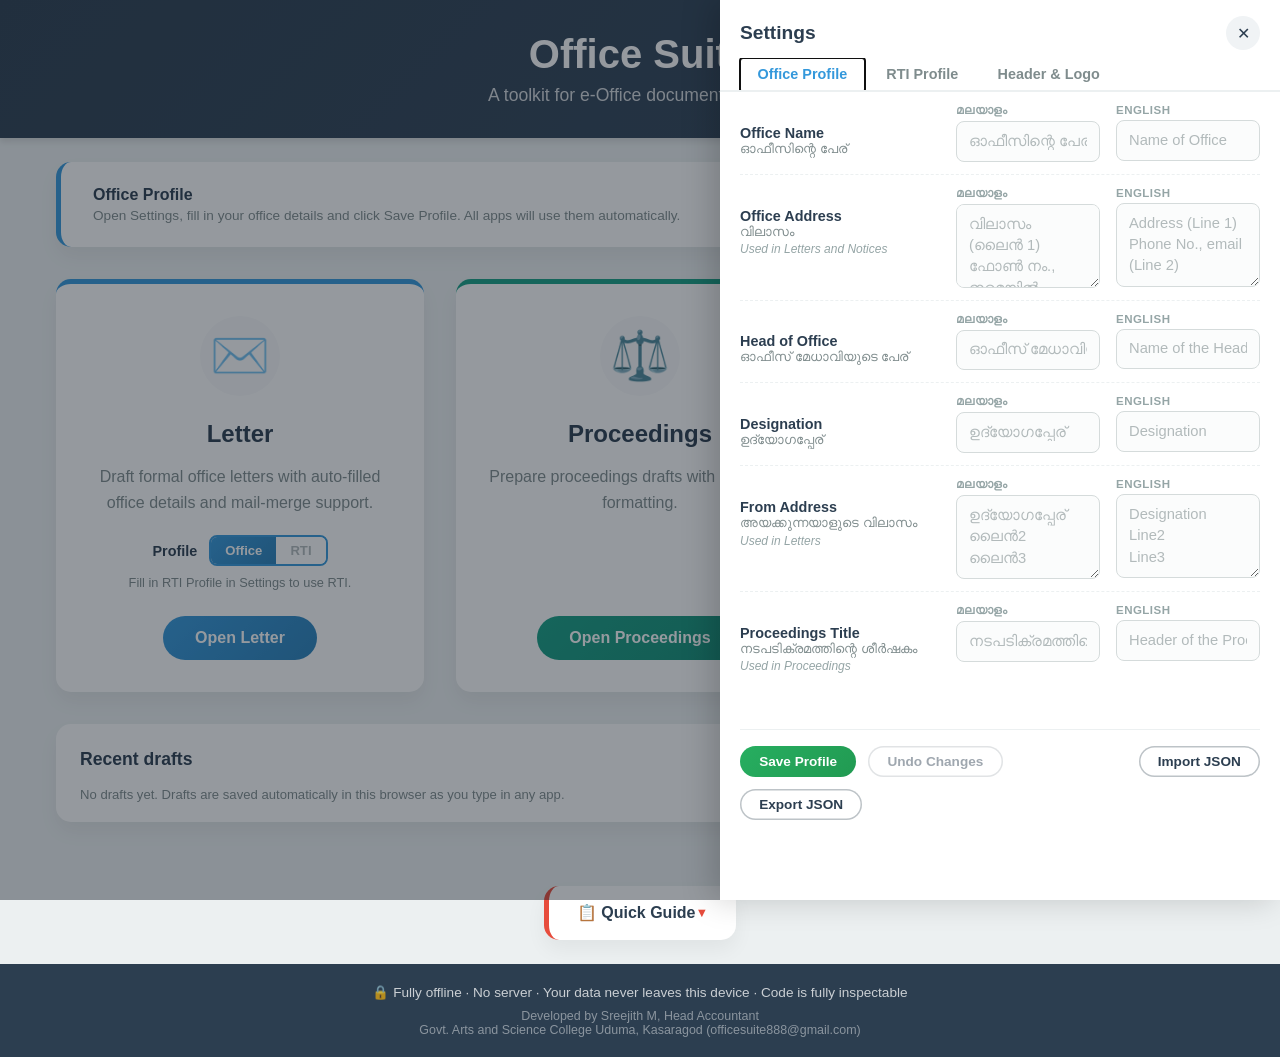
==== index.html @ 25304fa2 "Save drafts in the browser (auto-save, My Drafts, Recent drafts, backup) New common/drafts.js keeps " ====
<!doctype html>
<html lang="en">
  <head>
    <meta charset="UTF-8" />
    <meta name="viewport" content="width=device-width, initial-scale=1.0" />
    <title>Office Suite</title>
    <script src="common/drafts.js"></script>
    <style>
      :root {
        --primary: #2c3e50;
        --secondary: #3498db;
        --accent: #e74c3c;
        --light: #f8f9fa;
        --dark: #34495e;
        --success: #27ae60;
      }

      * {
        margin: 0;
        padding: 0;
        box-sizing: border-box;
        font-family: "Segoe UI", Tahoma, Geneva, Verdana, sans-serif;
      }

      body {
        background-color: #ecf0f1;
        min-height: 100vh;
        display: flex;
        flex-direction: column;
      }

      header {
        background: linear-gradient(
          135deg,
          var(--primary) 0%,
          var(--dark) 100%
        );
        color: white;
        padding: 2rem 0;
        text-align: center;
        box-shadow: 0 4px 6px rgba(0, 0, 0, 0.1);
      }

      header h1 {
        font-size: clamp(1.6rem, 5vw, 2.5rem);
        margin-bottom: 0.5rem;
      }

      header p {
        font-size: clamp(0.9rem, 3vw, 1.1rem);
        opacity: 0.8;
      }

      .container {
        max-width: 1200px;
        margin: 0 auto;
        padding: 2rem 1rem;
        flex: 1;
      }

      .grid {
        display: grid;
        grid-template-columns: repeat(3, 1fr);
        gap: 2rem;
      }

      @media (max-width: 900px) {
        .grid {
          grid-template-columns: repeat(2, 1fr);
        }
      }

      @media (max-width: 560px) {
        .grid {
          grid-template-columns: 1fr;
          gap: 1.25rem;
        }
      }

      .card {
        background: white;
        border-radius: 15px;
        overflow: hidden;
        box-shadow: 0 10px 20px rgba(0, 0, 0, 0.05);
        transition:
          transform 0.3s ease,
          box-shadow 0.3s ease;
        display: flex;
        flex-direction: column;
        border-top: 5px solid var(--secondary);
      }

      .card:hover {
        transform: translateY(-5px);
        box-shadow: 0 15px 30px rgba(0, 0, 0, 0.1);
      }

      .card-body {
        padding: 2rem;
        flex: 1;
        display: flex;
        flex-direction: column;
        align-items: center;
        text-align: center;
      }

      .card-icon {
        font-size: 3rem;
        margin-bottom: 1.5rem;
        background: var(--light);
        width: 80px;
        height: 80px;
        border-radius: 50%;
        display: flex;
        align-items: center;
        justify-content: center;
      }

      .card h2 {
        font-size: 1.5rem;
        margin-bottom: 1rem;
        color: var(--primary);
      }

      .card p {
        color: #7f8c8d;
        margin-bottom: 2rem;
        line-height: 1.6;
      }

      .btn {
        display: inline-block;
        padding: 0.8rem 2rem;
        background: linear-gradient(135deg, var(--secondary) 0%, #2980b9 100%);
        color: white;
        text-decoration: none;
        border-radius: 50px;
        font-weight: 600;
        transition: transform 0.2s;
        margin-top: auto;
      }

      .btn:hover {
        transform: scale(1.05);
      }

      .offline-badge {
        background: var(--success);
        color: white;
        padding: 0.25rem 0.8rem;
        border-radius: 20px;
        font-size: 0.8rem;
        display: inline-flex;
        align-items: center;
        gap: 0.5rem;
      }

      .offline-badge::before {
        content: "";
        width: 8px;
        height: 8px;
        background: white;
        border-radius: 50%;
      }

      .profile-section {
        width: 100%;
        max-width: 1200px;
        margin: 1.5rem auto 0 auto;
        padding: 0 1rem;
      }

      .profile-card {
        background: white;
        border-radius: 15px;
        padding: 1.5rem 2rem;
        box-shadow: 0 10px 20px rgba(0, 0, 0, 0.05);
        border-left: 5px solid var(--secondary);
      }

      .profile-card.loaded {
        border-left-color: var(--success);
      }

      .profile-toggle {
        display: flex;
        align-items: center;
        justify-content: space-between;
        gap: 1rem;
        width: 100%;
        padding: 0;
        background: none;
        border: none;
        cursor: pointer;
        text-align: left;
      }

      .profile-toggle:hover .profile-title {
        color: var(--secondary);
      }

      .profile-head-right {
        display: flex;
        align-items: center;
        gap: 0.75rem;
        flex-shrink: 0;
      }

      .profile-title {
        display: block;
        font-size: 1rem;
        font-weight: 700;
        color: var(--primary);
        margin-bottom: 0.25rem;
      }

      .profile-subtitle {
        display: block;
        font-size: 0.85rem;
        color: #7f8c8d;
      }

      /* Office Profile form */
      .profile-form {
        margin-top: 1.25rem;
        padding-top: 0.5rem;
        border-top: 1px solid #ecf0f1;
      }

      .profile-form[hidden] {
        display: none;
      }

      .pf-tabs {
        display: flex;
        gap: 0.25rem;
        margin-top: 0.75rem;
        border-bottom: 2px solid #ecf0f1;
      }

      .pf-tab {
        display: inline-flex;
        align-items: center;
        gap: 0.4rem;
        padding: 0.5rem 1.1rem;
        margin-bottom: -2px;
        border: none;
        border-bottom: 2px solid transparent;
        background: none;
        color: #7f8c8d;
        font-size: 0.9rem;
        font-weight: 600;
        cursor: pointer;
      }

      .pf-tab:hover {
        color: var(--primary);
      }

      .pf-tab.active {
        color: var(--secondary);
        border-bottom-color: var(--secondary);
      }

      .pf-tab-dot {
        width: 7px;
        height: 7px;
        border-radius: 50%;
        background: var(--success);
      }

      .pf-tab-dot[hidden] {
        display: none;
      }

      .pf-note {
        margin: 0.9rem 0 0.25rem;
        padding: 0.6rem 0.85rem;
        border-radius: 8px;
        background: #f4f8fb;
        color: #5d6d7e;
        font-size: 0.83rem;
        line-height: 1.5;
      }

      .draft-as {
        display: flex;
        flex-wrap: wrap;
        align-items: center;
        justify-content: center;
        gap: 0.5rem 0.75rem;
        margin: -0.75rem 0 1.5rem;
      }

      .draft-as-label {
        font-size: 0.9rem;
        font-weight: 600;
        color: var(--primary);
      }

      .draft-as .idx-mode-btn {
        padding: 6px 14px;
      }

      .draft-as .idx-mode-btn:disabled {
        color: #b2babb;
        cursor: not-allowed;
      }

      .draft-as-note {
        flex-basis: 100%;
        font-size: 0.8rem;
        line-height: 1.4;
        color: #7f8c8d;
      }

      .draft-as-note:empty {
        display: none;
      }

      .draft-as-note.rti {
        color: #d35400;
        font-weight: 600;
      }

      .pf-row {
        display: grid;
        grid-template-columns: 200px 1fr 1fr;
        gap: 0.5rem 1rem;
        align-items: start;
        padding: 0.75rem 0;
      }

      .pf-row + .pf-row {
        border-top: 1px dashed #ecf0f1;
      }

      .pf-label {
        font-weight: 600;
        font-size: 0.9rem;
        color: var(--primary);
        padding-top: 1.3rem;
      }

      .pf-label small {
        display: block;
        font-weight: 400;
        font-size: 0.82rem;
        color: #7f8c8d;
      }

      .pf-hint {
        display: block;
        font-weight: 400;
        font-size: 0.75rem;
        color: #95a5a6;
        font-style: italic;
        margin-top: 0.15rem;
      }

      .pf-field {
        display: flex;
        flex-direction: column;
        gap: 0.25rem;
        min-width: 0;
      }

      .pf-lang {
        font-size: 0.72rem;
        font-weight: 600;
        letter-spacing: 0.04em;
        text-transform: uppercase;
        color: #95a5a6;
      }

      .pf-field input,
      .pf-field textarea {
        width: 100%;
        padding: 0.55rem 0.75rem;
        border: 1.5px solid #d5dbdb;
        border-radius: 8px;
        background: #fbfcfc;
        color: var(--primary);
        font-size: 0.92rem;
        line-height: 1.45;
        transition:
          border-color 0.2s,
          box-shadow 0.2s;
      }

      .pf-field textarea {
        resize: vertical;
      }

      .pf-field input::placeholder,
      .pf-field textarea::placeholder {
        color: #b2babb;
      }

      .pf-field input:focus,
      .pf-field textarea:focus {
        outline: none;
        border-color: var(--secondary);
        background: white;
        box-shadow: 0 0 0 3px rgba(52, 152, 219, 0.15);
      }

      .pf-field.invalid input {
        border-color: var(--accent);
      }

      .pf-actions {
        display: flex;
        flex-wrap: wrap;
        align-items: center;
        gap: 0.75rem;
        margin-top: 1rem;
        padding-top: 1rem;
        border-top: 1px solid #ecf0f1;
      }

      .pf-spacer {
        flex: 1;
      }

      .pf-status {
        min-height: 1.2em;
        margin-top: 0.75rem;
        font-size: 0.85rem;
        font-weight: 600;
      }

      .pf-status.dirty {
        color: #d35400;
      }

      .pf-status.ok {
        color: var(--success);
      }

      .pf-status.error {
        color: var(--accent);
      }

      .btn-outline {
        background: white;
        color: var(--primary);
        box-shadow: inset 0 0 0 1.5px #bdc3c7;
      }

      .btn-sm:disabled {
        opacity: 0.45;
        cursor: not-allowed;
        transform: none;
      }

      @media (max-width: 760px) {
        .pf-row {
          grid-template-columns: 1fr 1fr;
        }
        .pf-label {
          grid-column: 1 / -1;
          padding-top: 0;
        }
      }

      @media (max-width: 560px) {
        .profile-toggle {
          flex-wrap: wrap;
        }
        .pf-row {
          grid-template-columns: 1fr;
        }
        .pf-actions .btn-sm {
          flex: 1 1 calc(50% - 0.375rem);
          text-align: center;
        }
        .pf-spacer {
          display: none;
        }
        header {
          padding: 1.25rem 1rem;
        }
        .profile-section,
        .manual-section {
          padding: 0 0.75rem;
        }
        .profile-card {
          padding: 1rem;
        }
      }

      .btn-sm {
        padding: 0.5rem 1.2rem;
        font-size: 0.85rem;
        border: none;
        border-radius: 50px;
        cursor: pointer;
        font-weight: 600;
        transition: transform 0.2s;
        text-decoration: none;
        display: inline-block;
      }

      .btn-sm:hover {
        transform: scale(1.05);
      }

      .btn-upload {
        background: linear-gradient(135deg, var(--secondary) 0%, #2980b9 100%);
        color: white;
      }

      .btn-sample {
        background: linear-gradient(135deg, var(--success) 0%, #219a52 100%);
        color: white;
      }

      .btn-clear {
        background: linear-gradient(135deg, #e74c3c 0%, #c0392b 100%);
        color: white;
      }

      .profile-badge {
        display: inline-flex;
        align-items: center;
        gap: 0.4rem;
        font-size: 0.8rem;
        padding: 0.2rem 0.7rem;
        border-radius: 20px;
        font-weight: 600;
      }

      .profile-badge.active {
        background: #d5f5e3;
        color: #1e8449;
      }

      .profile-badge.inactive {
        background: #fde8e8;
        color: #c0392b;
      }

      .idx-pos-btn {
        padding: 4px 12px;
        border: none;
        cursor: pointer;
        font-size: 0.82rem;
        font-weight: 600;
        background: white;
        color: var(--primary);
        transition: all 0.2s;
      }
      .idx-pos-btn.active {
        background: linear-gradient(135deg, var(--secondary), #2980b9);
        color: white;
      }
      .idx-mode-group {
        display: flex;
        border: 2px solid var(--secondary);
        border-radius: 8px;
        overflow: hidden;
      }
      .idx-mode-btn {
        padding: 4px 12px;
        border: none;
        cursor: pointer;
        font-size: 0.82rem;
        font-weight: 600;
        background: white;
        color: var(--primary);
        transition: all 0.2s;
      }
      .idx-mode-btn.active {
        background: linear-gradient(135deg, var(--secondary), #2980b9);
        color: white;
      }

      /* Feedback */
      .manual-section {
        max-width: 1200px;
        margin: 0 auto 2rem auto;
        padding: 0 1rem;
        text-align: center;
      }
      .manual-link {
        display: inline-flex;
        align-items: center;
        gap: 0.5rem;
        padding: 0.7rem 2rem;
        background: linear-gradient(
          135deg,
          var(--primary) 0%,
          var(--dark) 100%
        );
        color: white;
        text-decoration: none;
        border-radius: 50px;
        font-size: 0.95rem;
        font-weight: 600;
        transition:
          opacity 0.2s,
          transform 0.2s;
      }
      .manual-link:hover {
        opacity: 0.88;
        transform: scale(1.03);
      }
      .feedback-link {
        background: linear-gradient(135deg, #27ae60 0%, #1e8449 100%);
      }

      @media (max-width: 560px) {
        .manual-section {
          display: flex;
          flex-direction: column;
          align-items: center;
          gap: 0.75rem;
        }
        .manual-link {
          width: 100%;
          max-width: 320px;
          justify-content: center;
        }
        .feedback-link {
          margin-left: 0;
        }
      }

      /* Quick Guide */
      .guide-section {
        max-width: 1200px;
        margin: 0 auto 1.5rem auto;
        padding: 0 1rem;
      }
      .guide-card {
        background: white;
        border-radius: 15px;
        box-shadow: 0 10px 20px rgba(0, 0, 0, 0.05);
        border-left: 5px solid var(--accent);
        overflow: hidden;
      }
      .guide-toggle {
        display: flex;
        align-items: center;
        justify-content: space-between;
        width: 100%;
        padding: 1.1rem 1.75rem;
        background: none;
        border: none;
        cursor: pointer;
        text-align: left;
        user-select: none;
      }
      .guide-toggle:hover strong {
        color: var(--accent);
      }
      .guide-chevron {
        font-size: 0.8rem;
        color: var(--accent);
        transition: transform 0.2s;
        display: inline-block;
        font-style: normal;
        flex-shrink: 0;
      }
      .guide-chevron.open {
        transform: rotate(180deg);
      }
      .guide-body {
        padding: 0 1.75rem 1.5rem;
        display: none;
      }
      .guide-body ol {
        padding-left: 1.25rem;
        color: #4a4a4a;
        line-height: 1.8;
        font-size: 0.92rem;
      }
      .guide-body ol li {
        margin-bottom: 0.9rem;
      }
      .guide-body ol li strong {
        color: var(--primary);
      }
      .guide-body code {
        background: #f0f0f0;
        padding: 1px 5px;
        border-radius: 4px;
        font-size: 0.88em;
      }

      /* Footer */
      footer {
        background: var(--primary);
        color: rgba(255, 255, 255, 0.75);
        font-size: 0.85rem;
        padding: 1.25rem 1rem;
        text-align: center;
        margin-top: auto;
      }
      footer strong {
        color: white;
      }
      footer .footer-version {
        display: inline-block;
        margin-top: 0.35rem;
        font-size: 0.75rem;
        opacity: 0.5;
        letter-spacing: 0.04em;
      }


      /* ── Recent drafts ── */
      .recent-drafts {
        margin-top: 2rem;
        background: white;
        border-radius: 15px;
        padding: 1.25rem 1.5rem;
        box-shadow: 0 10px 20px rgba(0, 0, 0, 0.05);
      }

      .rd-head {
        display: flex;
        flex-wrap: wrap;
        align-items: center;
        justify-content: space-between;
        gap: 0.75rem;
        margin-bottom: 0.75rem;
      }

      .rd-head h2 {
        font-size: 1.1rem;
        color: var(--primary);
      }

      .rd-tools {
        display: flex;
        flex-wrap: wrap;
        gap: 0.5rem;
      }

      .rd-list {
        list-style: none;
      }

      .rd-item {
        display: flex;
        align-items: center;
        gap: 0.75rem;
        padding: 0.65rem 0.25rem;
        border-top: 1px solid #ecf0f1;
      }

      .rd-icon {
        font-size: 1.3rem;
        width: 2rem;
        text-align: center;
      }

      .rd-info {
        flex: 1;
        min-width: 0;
      }

      .rd-info strong {
        display: block;
        color: var(--primary);
        font-size: 0.95rem;
        overflow: hidden;
        text-overflow: ellipsis;
        white-space: nowrap;
      }

      .rd-info small {
        color: #7f8c8d;
        font-size: 0.8rem;
      }

      .rd-note {
        margin-top: 0.5rem;
        font-size: 0.82rem;
        color: #7f8c8d;
      }

      .rd-note.error {
        color: var(--accent);
        font-weight: 600;
      }

      .rd-note.ok {
        color: var(--success);
        font-weight: 600;
      }

      /* ── Settings panel (slides in from the right) ── */
      header {
        position: relative;
      }

      .settings-open-btn {
        position: absolute;
        top: 1rem;
        right: 1rem;
        display: inline-flex;
        align-items: center;
        gap: 0.4rem;
        padding: 0.5rem 1rem;
        border: 1.5px solid rgba(255, 255, 255, 0.55);
        border-radius: 50px;
        background: rgba(255, 255, 255, 0.12);
        color: white;
        font-size: 0.9rem;
        font-weight: 600;
        cursor: pointer;
      }

      .settings-open-btn:hover,
      .settings-open-btn:focus-visible {
        background: rgba(255, 255, 255, 0.25);
      }

      .settings-alert {
        width: 9px;
        height: 9px;
        border-radius: 50%;
        background: var(--accent);
        box-shadow: 0 0 0 2px white;
      }

      .settings-alert[hidden] {
        display: none;
      }

      .profile-edit {
        font-size: 0.85rem;
        font-weight: 600;
        color: var(--secondary);
        white-space: nowrap;
      }

      .settings-backdrop {
        position: fixed;
        inset: 0;
        background: rgba(20, 30, 40, 0.45);
        z-index: 900;
        opacity: 0;
        transition: opacity 0.2s;
      }

      .settings-panel {
        position: fixed;
        top: 0;
        right: 0;
        bottom: 0;
        width: min(560px, 100vw);
        background: white;
        z-index: 901;
        display: flex;
        flex-direction: column;
        box-shadow: -8px 0 30px rgba(0, 0, 0, 0.18);
        transform: translateX(100%);
        transition: transform 0.25s ease;
      }

      .settings-backdrop[hidden],
      .settings-panel[hidden] {
        display: none;
      }

      body.settings-open {
        overflow: hidden;
      }

      body.settings-open .settings-backdrop {
        opacity: 1;
      }

      body.settings-open .settings-panel {
        transform: none;
      }

      .sp-head {
        display: flex;
        align-items: center;
        justify-content: space-between;
        padding: 1rem 1.25rem 0.5rem;
      }

      .sp-head h2 {
        font-size: 1.2rem;
        color: var(--primary);
      }

      .sp-close {
        width: 34px;
        height: 34px;
        border: none;
        border-radius: 50%;
        background: #f0f3f5;
        color: var(--primary);
        font-size: 1rem;
        cursor: pointer;
      }

      .sp-close:hover {
        background: #e1e7eb;
      }

      .sp-tabs {
        margin: 0;
        padding: 0 1.25rem;
        overflow-x: auto;
      }

      .sp-tabs .pf-tab {
        white-space: nowrap;
      }

      .sp-body {
        flex: 1;
        overflow-y: auto;
        padding: 0 1.25rem;
      }

      .settings-panel .profile-form {
        margin-top: 0;
        padding-top: 0;
        border-top: none;
      }

      /* Save / Undo / Import / Export stay visible at the bottom */
      .settings-panel .pf-actions {
        position: sticky;
        bottom: 0;
        background: white;
        padding-bottom: 1rem;
      }

      #panel_header {
        padding-bottom: 1.5rem;
      }

      #panel_header[hidden] {
        display: none;
      }

      #headerSettingsBody {
        margin-top: 1rem;
      }

      @media (max-width: 560px) {
        .settings-open-btn {
          position: static;
          margin-top: 0.75rem;
        }
        .sp-head,
        .sp-tabs,
        .sp-body {
          padding-left: 0.85rem;
          padding-right: 0.85rem;
        }
      }
    </style>
  </head>

  <body>
    <header>
      <h1>Office Suite</h1>
      <p>A toolkit for e-Office document drafting.</p>
      <button
        type="button"
        class="settings-open-btn"
        id="settingsOpenBtn"
        onclick="openSettings()"
        aria-haspopup="dialog"
        aria-controls="settingsPanel"
      >
        <span aria-hidden="true">⚙</span> Settings
        <span
          class="settings-alert"
          id="settingsAlert"
          title="Office profile not set up yet"
          hidden
        ></span>
      </button>
    </header>

    <!-- Office profile summary (click to open Settings) -->
    <div class="profile-section">
      <div class="profile-card" id="profileCard">
        <button
          type="button"
          class="profile-toggle"
          id="profileToggle"
          onclick="toggleProfileForm()"
          aria-controls="settingsPanel"
        >
          <span class="profile-info">
            <span class="profile-title" id="profileTitle">Office Profile</span>
            <span class="profile-subtitle" id="profileSubtitle"></span>
          </span>
          <span class="profile-head-right">
            <span class="profile-badge inactive" id="profileBadge"
              >Not configured</span
            >
            <span class="profile-edit">Edit ›</span>
          </span>
        </button>
      </div>
    </div>

    <!-- Settings panel: Office Profile, RTI Profile, Header & Logo -->
    <div
      class="settings-backdrop"
      id="settingsBackdrop"
      onclick="closeSettings()"
      hidden
    ></div>
    <aside
      class="settings-panel"
      id="settingsPanel"
      role="dialog"
      aria-modal="true"
      aria-labelledby="settingsTitle"
      hidden
    >
      <div class="sp-head">
        <h2 id="settingsTitle">Settings</h2>
        <button
          type="button"
          class="sp-close"
          onclick="closeSettings()"
          aria-label="Close settings"
        >
          ✕
        </button>
      </div>
      <div class="pf-tabs sp-tabs" role="tablist" aria-label="Settings">
        <button
          type="button"
          role="tab"
          class="pf-tab active"
          id="tab_office"
          aria-selected="true"
          aria-controls="panel_office"
          onclick="showSettingsTab('office')"
          onkeydown="onProfileTabKey(event)"
        >
          Office Profile
        </button>
        <button
          type="button"
          role="tab"
          class="pf-tab"
          id="tab_rti"
          aria-selected="false"
          aria-controls="panel_rti"
          tabindex="-1"
          onclick="showSettingsTab('rti')"
          onkeydown="onProfileTabKey(event)"
        >
          RTI Profile
          <span class="pf-tab-dot" id="rtiDot" title="Saved" hidden></span>
        </button>
        <button
          type="button"
          role="tab"
          class="pf-tab"
          id="tab_header"
          aria-selected="false"
          aria-controls="panel_header"
          tabindex="-1"
          onclick="showSettingsTab('header')"
          onkeydown="onProfileTabKey(event)"
        >
          Header &amp; Logo
        </button>
      </div>
      <div class="sp-body">
        <form
          id="profileForm"
          class="profile-form"
          onsubmit="saveProfile(event)"
          novalidate
        >
          <div role="tabpanel" id="panel_office" aria-labelledby="tab_office">
            <div id="profileFields"></div>
          </div>
          <div
            role="tabpanel"
            id="panel_rti"
            aria-labelledby="tab_rti"
            hidden
          >
            <p class="pf-note">
              Used only in the <strong>Letter</strong> app, for RTI replies.
              Head of Office, Designation and From Address replace the Office
              values (an empty field keeps the Office value); office name and
              address come from the Office Profile tab. The Appellate Authority is
              printed in every RTI reply. Choose <strong>RTI</strong> on the
              Letter card to use it.
            </p>
            <div id="rtiFields"></div>
          </div>
          <div class="pf-status" id="profileStatus" role="status"></div>
          <div class="pf-actions">
            <button type="submit" class="btn-sm btn-sample">
              Save Profile
            </button>
            <button
              type="button"
              class="btn-sm btn-outline"
              id="resetBtn"
              onclick="resetProfileForm()"
              disabled
            >
              Undo Changes
            </button>
            <button
              type="button"
              class="btn-sm btn-clear"
              id="clearBtn"
              onclick="clearProfile()"
              style="display: none"
            >
              Clear Profile
            </button>
            <span class="pf-spacer"></span>
            <input
              type="file"
              id="profileUpload"
              accept=".json,application/json"
              style="display: none"
            />
            <button
              type="button"
              class="btn-sm btn-outline"
              onclick="document.getElementById('profileUpload').click()"
              title="Load details from a profile file saved earlier"
            >
              Import JSON
            </button>
            <button
              type="button"
              class="btn-sm btn-outline"
              onclick="exportProfile()"
              title="Save these details as a file, to use on another computer"
            >
              Export JSON
            </button>
          </div>
        </form>
        <div
          role="tabpanel"
          id="panel_header"
          aria-labelledby="tab_header"
          hidden
        >
          <p class="pf-note">
            Saved in this browser and used by all three apps. Choose per app
            whether drafts show no header, the logo, or the full header image.
          </p>
        <div id="headerSettingsBody">
          <!-- Image uploads -->
          <div style="margin-bottom: 1rem">
            <div
              style="
                display: flex;
                align-items: center;
                gap: 8px;
                flex-wrap: wrap;
                margin-bottom: 8px;
              "
            >
              <input
                type="file"
                id="idxLogoUpload"
                accept="image/*"
                style="display: none"
                onchange="idxHandleLogoUpload(event)"
              />
              <button
                class="btn-sm btn-upload"
                onclick="document.getElementById('idxLogoUpload').click()"
              >
                🖼 Logo
              </button>
              <div
                style="
                  display: flex;
                  border: 2px solid var(--secondary);
                  border-radius: 8px;
                  overflow: hidden;
                  flex-shrink: 0;
                "
              >
                <button
                  id="idxLogoPosCenter"
                  class="idx-pos-btn active"
                  onclick="idxSetLogoPos('center')"
                >
                  Top
                </button>
                <button
                  id="idxLogoPosLeft"
                  class="idx-pos-btn"
                  onclick="idxSetLogoPos('left')"
                >
                  Left
                </button>
              </div>
              <span id="idxLogoThumb"></span>
              <span
                id="idxLogoSizeRow"
                style="display: none; align-items: center; gap: 4px"
              >
                <input
                  type="range"
                  id="idxLogoSizeSlider"
                  min="30"
                  max="250"
                  value="115"
                  style="width: 90px; cursor: pointer"
                  oninput="idxSetLogoSize(this.value)"
                />
                <span
                  id="idxLogoSizeLabel"
                  style="font-size: 0.8rem; color: #555; min-width: 32px"
                  >115px</span
                >
              </span>
              <button
                id="idxLogoClearBtn"
                class="btn-sm btn-clear"
                onclick="idxClearLogo()"
                style="display: none"
              >
                ✕ Remove
              </button>
            </div>
            <div
              style="
                display: flex;
                align-items: center;
                gap: 8px;
                margin: 6px 0;
              "
            >
              <hr
                style="flex: 1; border: none; border-top: 1px solid #e0e0e0"
              />
              <span style="font-size: 0.75rem; color: #aaa; white-space: nowrap"
                >or full header image (replaces text header)</span
              >
              <hr
                style="flex: 1; border: none; border-top: 1px solid #e0e0e0"
              />
            </div>
            <div
              style="
                display: flex;
                align-items: center;
                gap: 8px;
                flex-wrap: wrap;
              "
            >
              <input
                type="file"
                id="idxHeaderUpload"
                accept="image/*"
                style="display: none"
                onchange="idxHandleHeaderUpload(event)"
              />
              <button
                class="btn-sm btn-upload"
                onclick="document.getElementById('idxHeaderUpload').click()"
              >
                🖼 Header Image
              </button>
              <span id="idxHeaderThumb"></span>
              <button
                id="idxHeaderClearBtn"
                class="btn-sm btn-clear"
                onclick="idxClearHeader()"
                style="display: none"
              >
                ✕ Remove
              </button>
            </div>
          </div>
          <!-- Per-app display mode -->
          <div style="border-top: 1px solid #e8e8e8; padding-top: 1rem">
            <div
              style="
                font-size: 0.85rem;
                font-weight: 600;
                color: var(--primary);
                margin-bottom: 0.75rem;
              "
            >
              Header display per app:
            </div>
            <div
              style="
                display: flex;
                align-items: center;
                gap: 10px;
                margin-bottom: 8px;
                flex-wrap: wrap;
              "
            >
              <span style="min-width: 130px; font-size: 0.85rem; color: #555"
                >✉️ Letter</span
              >
              <div class="idx-mode-group" data-app="letter">
                <button
                  class="idx-mode-btn"
                  data-val="none"
                  onclick="idxSetMode('letter', 'none')"
                >
                  No Header
                </button>
                <button
                  class="idx-mode-btn"
                  data-val="logo"
                  onclick="idxSetMode('letter', 'logo')"
                >
                  Logo
                </button>
                <button
                  class="idx-mode-btn"
                  data-val="header"
                  onclick="idxSetMode('letter', 'header')"
                >
                  Header Image
                </button>
              </div>
            </div>
            <div
              style="
                display: flex;
                align-items: center;
                gap: 10px;
                margin-bottom: 8px;
                flex-wrap: wrap;
              "
            >
              <span style="min-width: 130px; font-size: 0.85rem; color: #555"
                >⚖️ Proceedings</span
              >
              <div class="idx-mode-group" data-app="proceedings">
                <button
                  class="idx-mode-btn"
                  data-val="none"
                  onclick="idxSetMode('proceedings', 'none')"
                >
                  No Header
                </button>
                <button
                  class="idx-mode-btn"
                  data-val="logo"
                  onclick="idxSetMode('proceedings', 'logo')"
                >
                  Logo
                </button>
              </div>
            </div>
            <div
              style="
                display: flex;
                align-items: center;
                gap: 10px;
                flex-wrap: wrap;
              "
            >
              <span style="min-width: 130px; font-size: 0.85rem; color: #555"
                >📢 Notice</span
              >
              <div class="idx-mode-group" data-app="notice">
                <button
                  class="idx-mode-btn"
                  data-val="none"
                  onclick="idxSetMode('notice', 'none')"
                >
                  No Header
                </button>
                <button
                  class="idx-mode-btn"
                  data-val="logo"
                  onclick="idxSetMode('notice', 'logo')"
                >
                  Logo
                </button>
                <button
                  class="idx-mode-btn"
                  data-val="header"
                  onclick="idxSetMode('notice', 'header')"
                >
                  Header Image
                </button>
              </div>
            </div>
          </div>
        </div>
        </div>
      </div>
    </aside>

    <div class="container">
      <div class="grid">
        <!-- Application 1: Letter -->
        <div class="card" style="border-top-color: #3498db">
          <div class="card-body">
            <div class="card-icon">✉️</div>
            <h2>Letter</h2>
            <p>
              Draft formal office letters with auto-filled office details and
              mail-merge support.
            </p>
            <div class="draft-as" id="draftAs">
              <span class="draft-as-label" id="draftAsLabel">Profile</span>
              <div
                class="idx-mode-group"
                role="group"
                aria-labelledby="draftAsLabel"
              >
                <button
                  type="button"
                  class="idx-mode-btn active"
                  data-profile="office"
                  aria-pressed="true"
                  onclick="setActiveProfile('office')"
                >
                  Office
                </button>
                <button
                  type="button"
                  class="idx-mode-btn"
                  id="draftAsRti"
                  data-profile="rti"
                  aria-pressed="false"
                  onclick="setActiveProfile('rti')"
                >
                  RTI
                </button>
              </div>
              <span class="draft-as-note" id="draftAsNote" role="status"></span>
            </div>
            <a
              href="#"
              class="btn"
              onclick="return launchApp('Letter Generator.html');"
              >Open Letter</a
            >
          </div>
        </div>

        <!-- Application 2: Proceedings -->
        <div class="card" style="border-top-color: #16a085">
          <div class="card-body">
            <div class="card-icon">⚖️</div>
            <h2>Proceedings</h2>
            <p>Prepare proceedings drafts with structured formatting.</p>
            <a
              href="#"
              class="btn"
              style="background: linear-gradient(135deg, #16a085, #138d75)"
              onclick="return launchApp('Proceedings.html');"
              >Open Proceedings</a
            >
          </div>
        </div>

        <!-- Application 3: Circular/Notice -->
        <div class="card" style="border-top-color: #9b59b6">
          <div class="card-body">
            <div class="card-icon">📢</div>
            <h2>Circular / Notice</h2>
            <p>Create circulars, notices, and announcements drafts</p>
            <a
              href="#"
              class="btn"
              style="background: linear-gradient(135deg, #9b59b6, #7d3c98)"
              onclick="return launchApp('Notice.html');"
              >Open Notice</a
            >
          </div>
        </div>
      </div>

      <!-- Drafts saved in this browser by the apps (common/drafts.js) -->
      <section class="recent-drafts" aria-labelledby="recentDraftsTitle">
        <div class="rd-head">
          <h2 id="recentDraftsTitle">Recent drafts</h2>
          <span class="rd-tools">
            <button type="button" class="btn-sm btn-outline" onclick="backupDrafts()">
              Back up all drafts
            </button>
            <button
              type="button"
              class="btn-sm btn-outline"
              onclick="document.getElementById('draftRestoreIdx').click()"
            >
              Restore backup
            </button>
            <input
              type="file"
              id="draftRestoreIdx"
              accept=".json,application/json"
              hidden
              onchange="restoreDrafts(this)"
            />
          </span>
        </div>
        <ul class="rd-list" id="recentDraftList"></ul>
        <p class="rd-note" id="recentDraftNote" role="status">
          Drafts are saved automatically in this browser as you type in any app.
        </p>
      </section>
    </div>

    <!-- Feedback -->
    <div class="manual-section">
      <a
        href="YOUR_GOOGLE_FORM_URL_HERE"
        target="_blank"
        class="manual-link feedback-link"
        style="display: none"
      >
        💬 FEEDBACK
      </a>
    </div>

    <!-- Quick Guide -->
    <div class="guide-section">
      <div class="guide-card">
        <button
          class="guide-toggle"
          onclick="guideToggle()"
          aria-expanded="false"
          aria-controls="guideBody"
        >
          <strong style="color: var(--primary); font-size: 1rem"
            >📋 Quick Guide</strong
          >
          <em id="guideChevron" class="guide-chevron">▼</em>
        </button>
        <div id="guideBody" class="guide-body">
          <ol>
            <li>
              <strong>Office Suite</strong><br />
              e-Office ല്‍ ഡ്രാഫ്റ്റുകൾ തയ്യാറാക്കുന്നതിനായിട്ടാണ് ഈ Application വികസിപ്പിച്ചിരിക്കുന്നത്.
            </li>
            <li>
              <strong>പ്രത്യേകതകൾ</strong><br />
             മലയാളത്തിലും ഇംഗ്ലീഷിലും ഡ്രാഫ്റ്റുകൾ തയ്യാറാക്കി Alignment തെറ്റാതെ eoffice ൽ പകർത്താം, Mail Merge, Direct Copy Paste from the uploaded excel file.
            </li>

            <li>
              <strong>Bookmark</strong><br />
              Web Application തുറന്ന ഉടനെ Link bookmark ചെയ്ത് സൂക്ഷിക്കുന്നത്
              നന്നായിരിക്കും.
            </li>
            <li>
              <strong>Browser</strong><br />
              ഈ Web Application പൂര്‍ണമായും പ്രവര്‍ത്തിക്കുന്നത് ഇത് തുറക്കുന്ന
              ബ്രൗസറിലാണ്. ഇതിന് സെര്‍വര്‍ ഇല്ല. ആയതിനാല്‍ സുരക്ഷിതമായി
              ഉപയോഗിക്കാം.
            </li>
            <li>
              <strong>ഓഫീസ് പ്രൊഫൈൽ തയ്യാറാക്കുക</strong><br />
              മുകളിലെ <em>Office Profile</em> ഭാഗത്ത് ഓഫീസ് വിവരങ്ങൾ
              മലയാളത്തിലും ഇംഗ്ലീഷിലും പൂരിപ്പിച്ച് <em>Save Profile</em>
              ക്ലിക്ക് ചെയ്യുക. വിലാസം പോലുള്ള ബോക്സുകളില്‍ അടുത്ത വരിയിലേക്ക്
              പോകാന്‍ Enter അമര്‍ത്തിയാല്‍ മതി. Save ചെയ്താല്‍ Profile Active
              എന്ന് കാണിക്കും. വിവരങ്ങള്‍ മാറ്റാന്‍ Office Profile ല്‍ ക്ലിക്ക്
              ചെയ്യുക. മറ്റൊരു കമ്പ്യൂട്ടറിലേക്ക് മാറ്റാന്‍ <em>Export JSON</em>,
              <em>Import JSON</em> എന്നിവ ഉപയോഗിക്കാം.
            </li>
            <li>
              <strong>RTI പ്രൊഫൈൽ</strong><br />
              വിവരാവകാശ മറുപടികള്‍ക്കായി Office Profile ലെ <em>RTI</em> ടാബില്‍
              Head of Office, Designation, From Address, Appellate Authority
              എന്നിവ മലയാളത്തിലും ഇംഗ്ലീഷിലും പൂരിപ്പിച്ച് Save ചെയ്യുക. ബാക്കി
              വിവരങ്ങള്‍ Office ടാബില്‍ നിന്ന് എടുക്കും. Appellate Authority
              എല്ലാ RTI മറുപടികളിലും സ്വയം ചേര്‍ക്കും; Signature ന് മുമ്പോ
              ശേഷമോ എന്ന് Letter ല്‍ തിരഞ്ഞെടുക്കാം. RTI മറുപടി തയ്യാറാക്കുമ്പോള്‍ Letter കാര്‍ഡിലെ
              <em>Profile</em> എന്നതില്‍ <em>RTI</em> തിരഞ്ഞെടുത്ത് Letter
              തുറക്കുക. RTI പ്രൊഫൈൽ Letter ല്‍ മാത്രമേ ബാധകമാകൂ. Browser അടച്ച്
              വീണ്ടും തുറക്കുമ്പോള്‍ ഇത് Office profile ലേക്ക് തിരികെ മാറും.
            </li>
            <li>
              <strong>Logo ചേർക്കുക</strong><br />
              Header ന്റെ കൂടെ Logo ആവശ്യമെങ്കില്‍ Logo upload ചെയ്യാം. Top
              അല്ലെങ്കിൽ left position തിരഞ്ഞെടുക്കാം. Profile Setting വഴി
              ചേര്‍ത്ത ഓഫീസ് വിവരങ്ങളുടെ കൂടെ ഹെഡറില്‍ Logo കൂടി കാണാന്‍ പറ്റും.
            </li>
            <li>
              <strong>Header ചേർക്കുക</strong><br />
              ഈ Application ലെ Default Header, Logo Combination
              ആവശ്യമില്ലെങ്കില്‍ Full Header Image Option തിരഞ്ഞെടുക്കാം.
              ഇതിനായി JPG/PNG ഫോര്‍മാറ്റിലുള്ള Full Header Image തയ്യാറാക്കി
              Upload ചെയ്യുക. Header image തയ്യാറാക്കുമ്പോള്‍ Margin ഇല്ലാതെ
              ശ്രദ്ധിക്കുക. e-Office ല്‍ draft Save ചെയ്യുമ്പോള്‍ Margine
              വരും.Windows ല്‍ Screen shot എടുക്കുന്നതിനായി Window key + Shift +
              S ഉപയാഗിക്കാം.
            </li>
            <li>
              <strong>ഡ്രാഫ്റ്റ് തയ്യാറാക്കുക</strong><br />
              Letter, Proceedings, അല്ലെങ്കിൽ Circular/Notice കാർഡ് തുറക്കുക.
              ഫോം ഫീൽഡുകൾ പൂരിപ്പിക്കുമ്പോൾ വലതുവശത്ത് Preview തത്സമയം കാണാന്‍
              സാധിക്കും. തയ്യാറായ കരട് e-Office ലേക്ക് പകര്‍ത്തുന്നതിനായി
              ഏറ്റവും അടിയിലുള്ള Copy Draft Button ക്ലിക്ക് ചെയ്ത് e-Office ല്‍
              Paste ചെയ്യുക. ഇതേ Draft ഭാവിയില്‍ വീണ്ടും ആവശ്യമാണെങ്കില്‍
              Download ചെയ്ത് കമ്പ്യൂട്ടറില്‍ സുക്ഷിക്കാം. ഇതിനായി Download
              Draft Button ല്‍ ക്ലിക്ക് ചെയ്യാം. വീണ്ടും ആവശ്യം വരുന്ന സമയം
              മുകള്‍ ഭാഗത്തുള്ള Import Button വഴി Upload ചെയ്ത്
              edit ചെയ്യാം. 
            </li>
            <li>
              ഡ്രാഫ്റ്റുകൾ Save ചെയ്യുമ്പോള്‍ ഫയൽ നമ്പര്‍/തീയതി
              അടങ്ങിയ Table ഇടതുവശത്തേക്ക് Align ചെയ്തതായി കാണാം. ഇത്
              ശരിയാക്കുന്നതിനായി save ചെയ്യുന്നതിനു മുമ്പ് Table - ല്‍ ക്ലിക്ക്
              ചെയ്തശേഷം Table Properties ല്‍ പോയി Width 100% ആക്കുക.
            </li>
            <li>
              <strong>Copy  Options</strong><br />
              മുഴുവൻ കരടും പകർത്തേണ്ടതില്ലാത്ത അവസരങ്ങളിൽ ആവശ്യമുള്ള ഭാഗം മാത്രം തെരഞ്ഞെടുക്കാം. ഇതിനായി Copy Draft — Include Sections ൽ പോകുക.
            </li>
            <li>
              <strong>Print Preview</strong><br />
              Preveiew Panel ല്‍ കാണുന്ന draft ഉം e-Office ലെ Draft ഉം തമ്മില്‍
              ചെറിയ വ്യത്യാസങ്ങള്‍ ഉണ്ടായിരിക്കും. കാരണം രണ്ടിലെയും ഫോണ്ടുകൺ വ്യത്യസ്തമാണ്. Preveiew Panel ല്‍ കാണുന്ന
              draft ന്റെ Printout ആവശ്യമെങ്കില്‍ പ്രിന്റ് എടുക്കാൻ സാധിക്കും
            </li>
            <li>
              <strong>Excel File Upload</strong><br />
              ഈ ആപ്ലിക്കഷനില്‍ Table ചേര്‍ക്കുന്നത് Excel File മുഖേനയാണ്.
              ഇതിനായി Excel Sheet - ല്‍ ആവശ്യമായി വിവരങ്ങള്‍ ചേ‍ര്‍ത്ത ശേഷം
              Upload Excel ബട്ടണ്‍ മുഖേന File Upload ചെയ്യുക
              Letter/Proceedings/Notice Body യില്‍ cursor point ല്‍ Table Insert
              ചെയ്തതായി Preview-ല്‍ കാണാം. Table Delete ചെയ്യാനും Edit ചെയ്യാനും Split ചെയ്യാനുമുള്ള Options താഴെ നൽകിയിട്ടുണ്ട്.
            <li>
              Manage Address button ഉപയോഗിച്ച് To Address ചേര്‍ക്കാം. ഈ
              വിവരങ്ങള്‍ Store ചെയ്യുന്നത് ബ്രൗസറിലാണ്.
            </li>
            <li>
              <strong>Upload Data Sheet</strong><br />
              Preview Panel ൽ വലതു വശത്തായി 'Upload Data Sheet' എന്ന ബട്ടണ്‍ കാണാം. ഇത് വഴി Excel File/csv Upload ചെയ്യാം. ഇവിടെ Upload ചെയ്ത Excel Sheet ലെ മുഴുവൻ Tab കളും ഇവിടെ കാണാം. ഈ Data ഒരു ക്ലിക്കിലൂടെ cursor point ലേക്ക് Copy Past ചെയ്യാം. കൂടാതെ Excel Sheet ലെ വിവരങ്ങൾ Search ചെയ്യാനും സാധിക്കും. കരടുകൾ തയ്യാറാക്കുനനതിന് സ്ഥിരമായി ഉപയോഗിക്കുന്ന വാക്കുകൾ/വാചകങ്ങൾ excel sheet ൽ തയ്യാറാക്കി Upload ചെയ്താൽ എളുപ്പത്തിൽ Copy Paste സാധിക്കും.
            </li>
            <li>
              <strong>Mail Merge</strong><br />
              Template ഉപയോഗിച്ച് ഡ്രാഫ്റ്റുകൾ തയ്യാറാക്കാൻ ഈ Mail Merge ഉപയോഗിക്കാം. ഇതിനായി ആദ്യം Template തയ്യാറാക്കുക. Template ല്‍
              പൂരിപ്പിക്കാനാവശ്യമായ വിവരങ്ങള്‍ Excel Sheet ൽ തയ്യാറാക്കുക. Google Sheet ൽ തയ്യാറാക്കുന്നതാണ് നല്ലത്. ശേഷം excel/CSV ഫയൽ Download ചെയ്യുക. ഈ ഫയൽ അപ്‌ലോഡ് ചെയ്യുക. ഓരോ
              കോളം ഹെ‍ഡറിനു മുകളിലും {} നുള്ളില്‍ Placeholder കാണാം.
              ഇതില്‍ ക്ലിക്ക് ചെയ്ത് കോപ്പി ചെയ്ത്
              Template ല്‍ ആവശ്യാമായ സ്ഥലങ്ങളിൽ Paste ചെയ്യുക. ശേഷം
              Next Button ക്ലിക്ക് ചെയ്യുക. അപ്പോള്‍ Placeholder ന്റെ സ്ഥലത്ത്
              യഥാ‍ര്‍ത്ഥ Table value വരുന്നതായി കാണാം. ഇപ്രകാരം ഓരോ excel/csv വരികളിലേയും data Template ലേക്ക് വരുന്നതിനായി Next Button Click ചെയ്യുക. ഓരോ ഡ്രാഫ്റ്റും
              Copy ചെയ്ത് e-Office ല്‍ പേസ്റ്റ് ചെയ്യുക.
            </li>
            <li>
              Mail Merge ലെ മുഴുവന്‍ കരടുകളും ഒരുമിച്ച് PDF ആയി കാണാന്‍
              <em>📄 All Drafts</em> ബട്ടണിൽ click ചെയ്യുക
            </li>
            
          </ol>
        </div>
      </div>
    </div>

    <footer>
      <p>
        🔒 Fully offline · No server · Your data never leaves this device · Code
        is fully inspectable
      </p>
      <p style="margin-top: 0.6rem; font-size: 0.78rem; opacity: 0.6">
        Developed by Sreejith M, Head Accountant<br />Govt. Arts and Science
        College Uduma, Kasaragod (officesuite888@gmail.com)
      </p>
    </footer>

    <script>
      // ── Header & Logo Settings ──
      function idxHandleLogoUpload(event) {
        var file = event.target.files[0];
        if (!file) return;
        var reader = new FileReader();
        reader.onload = function (e) {
          localStorage.setItem("officeLogo", e.target.result);
          idxRefreshLogoUI();
        };
        reader.readAsDataURL(file);
        event.target.value = "";
      }
      function idxHandleHeaderUpload(event) {
        var file = event.target.files[0];
        if (!file) return;
        var reader = new FileReader();
        reader.onload = function (e) {
          localStorage.setItem("officeHeader", e.target.result);
          idxRefreshHeaderUI();
        };
        reader.readAsDataURL(file);
        event.target.value = "";
      }
      function idxClearLogo() {
        localStorage.removeItem("officeLogo");
        idxRefreshLogoUI();
      }
      function idxClearHeader() {
        localStorage.removeItem("officeHeader");
        idxRefreshHeaderUI();
      }
      function idxSetLogoPos(pos) {
        localStorage.setItem("officeLogoPos", pos);
        document
          .getElementById("idxLogoPosCenter")
          .classList.toggle("active", pos === "center");
        document
          .getElementById("idxLogoPosLeft")
          .classList.toggle("active", pos === "left");
      }
      function idxSetLogoSize(val) {
        localStorage.setItem("officeLogoSize", val);
        document.getElementById("idxLogoSizeLabel").textContent = val + "px";
      }
      function idxRefreshLogoUI() {
        var logo = localStorage.getItem("officeLogo");
        var pos = localStorage.getItem("officeLogoPos") || "center";
        var size = localStorage.getItem("officeLogoSize") || "115";
        var thumb = document.getElementById("idxLogoThumb");
        var clearBtn = document.getElementById("idxLogoClearBtn");
        var sizeRow = document.getElementById("idxLogoSizeRow");
        idxSetLogoPos(pos);
        if (logo) {
          thumb.innerHTML =
            '<img src="' +
            logo +
            '" style="height:40px;max-width:80px;object-fit:contain;border:1px solid #ddd;border-radius:4px;">';
          clearBtn.style.display = "inline-block";
          sizeRow.style.display = "inline-flex";
          document.getElementById("idxLogoSizeSlider").value = size;
          document.getElementById("idxLogoSizeLabel").textContent = size + "px";
        } else {
          thumb.innerHTML = "";
          clearBtn.style.display = "none";
          sizeRow.style.display = "none";
        }
      }
      function idxRefreshHeaderUI() {
        var header = localStorage.getItem("officeHeader");
        var thumb = document.getElementById("idxHeaderThumb");
        var clearBtn = document.getElementById("idxHeaderClearBtn");
        if (header) {
          thumb.innerHTML =
            '<img src="' +
            header +
            '" style="max-height:40px;max-width:150px;object-fit:contain;border:1px solid #ddd;border-radius:4px;">';
          clearBtn.style.display = "inline-block";
        } else {
          thumb.innerHTML = "";
          clearBtn.style.display = "none";
        }
      }
      function idxSetMode(app, val) {
        localStorage.setItem("headerMode_" + app, val);
        idxRefreshModeUI(app);
      }
      function idxRefreshModeUI(app) {
        var mode = localStorage.getItem("headerMode_" + app) || "logo";
        var group = document.querySelector(
          '.idx-mode-group[data-app="' + app + '"]',
        );
        if (!group) return;
        group.querySelectorAll(".idx-mode-btn").forEach(function (btn) {
          btn.classList.toggle("active", btn.getAttribute("data-val") === mode);
        });
      }
      function idxInitHeaderSettings() {
        idxRefreshLogoUI();
        idxRefreshHeaderUI();
        ["letter", "proceedings", "notice"].forEach(idxRefreshModeUI);
      }

      /* ── Office Profile form ──
         Office profile: localStorage "officeProfile", same keys the apps read
         (officeName / officeNameEn, …), so the apps need no changes.
         RTI profile: localStorage "rtiProfile", only Head of Office,
         Designation and From Address. When RTI is chosen on the Letter card,
         launchApp() passes the Letter app the office profile with those
         fields replaced by the RTI values. Other apps always get the office
         profile. */
      var PROFILE_FIELDS = [
        {
          key: "officeName",
          label: "Office Name",
          labelMl: "ഓഫീസിന്റെ പേര്",
          phMl: "ഓഫീസിന്റെ പേര്",
          phEn: "Name of Office",
        },
        {
          key: "officeAddress",
          label: "Office Address",
          labelMl: "വിലാസം",
          hint: "Used in Letters and Notices",
          rows: 3,
          phMl: "വിലാസം (ലൈൻ 1)\nഫോണ്‍ നം., ഇമെയില്‍ (ലൈന്‍ 2)",
          phEn: "Address (Line 1)\nPhone No., email (Line 2)",
        },
        {
          key: "approverName",
          legacyKey: "principalName",
          label: "Head of Office",
          labelMl: "ഓഫീസ് മേധാവിയുടെ പേര്",
          phMl: "ഓഫീസ് മേധാവിയുടെ പേര്",
          phEn: "Name of the Head of Office",
        },
        {
          key: "designation",
          label: "Designation",
          labelMl: "ഉദ്യോഗപ്പേര്",
          phMl: "ഉദ്യോഗപ്പേര്",
          phEn: "Designation",
        },
        {
          key: "fromAddress",
          label: "From Address",
          labelMl: "അയക്കുന്നയാളുടെ വിലാസം",
          hint: "Used in Letters",
          rows: 3,
          phMl: "ഉദ്യോഗപ്പേര്\nലൈന്‍2\nലൈന്‍3",
          phEn: "Designation\nLine2\nLine3",
        },
        {
          key: "proceedingsTitle",
          label: "Proceedings Title",
          labelMl: "നടപടിക്രമത്തിന്റെ ശീര്‍ഷകം",
          hint: "Used in Proceedings",
          phMl: "നടപടിക്രമത്തിന്റെ ശീര്‍ഷകം",
          phEn: "Header of the Proceedings",
        },
      ];
      var RTI_FIELDS = [
        {
          key: "approverName",
          label: "Head of Office",
          labelMl: "ഓഫീസ് മേധാവിയുടെ പേര്",
          hint: "The officer who signs RTI replies",
          phMl: "പേര്",
          phEn: "Name",
        },
        {
          key: "designation",
          label: "Designation",
          labelMl: "ഉദ്യോഗപ്പേര്",
          phMl: "സ്റ്റേറ്റ് പബ്ലിക് ഇൻഫർമേഷൻ ഓഫീസർ",
          phEn: "State Public Information Officer",
        },
        {
          key: "fromAddress",
          label: "From Address",
          labelMl: "അയക്കുന്നയാളുടെ വിലാസം",
          hint: "Used in Letters",
          rows: 3,
          phMl: "സ്റ്റേറ്റ് പബ്ലിക് ഇൻഫർമേഷൻ ഓഫീസർ\nലൈന്‍2\nലൈന്‍3",
          phEn: "State Public Information Officer\nLine2\nLine3",
        },
        {
          key: "appellateAuthority",
          label: "Appellate Authority",
          labelMl: "അപ്പീല്‍ അധികാരി",
          hint: "Printed in every RTI reply",
          rows: 4,
          phMl: "അപ്പീല്‍ അധികാരിയുടെ പേര്\nഉദ്യോഗപ്പേര്\nവിലാസം",
          phEn: "Name of the Appellate Authority\nDesignation\nAddress",
        },
      ];
      var PROFILES = {
        office: {
          storageKey: "officeProfile",
          prefix: "pf_",
          container: "profileFields",
          fields: PROFILE_FIELDS,
        },
        rti: {
          storageKey: "rtiProfile",
          prefix: "rf_",
          container: "rtiFields",
          fields: RTI_FIELDS,
        },
      };
      var PROFILE_LANGS = [
        { suffix: "", lang: "ml", name: "മലയാളം", aria: "Malayalam" },
        { suffix: "En", lang: "en", name: "English", aria: "English" },
      ];
      var profileSnapshot = "";
      var profileDirty = false;
      var skipUnloadPrompt = false;
      var currentProfileTab = "office";
      var activeProfileFallback = "office";

      function profileInput(key, id) {
        return document.getElementById(PROFILES[id || "office"].prefix + key);
      }

      function eachProfileInput(id, fn) {
        PROFILES[id].fields.forEach(function (f) {
          PROFILE_LANGS.forEach(function (l) {
            fn(f, l, profileInput(f.key + l.suffix, id));
          });
        });
      }

      function buildProfileForm(id) {
        var cfg = PROFILES[id];
        var wrap = document.getElementById(cfg.container);
        cfg.fields.forEach(function (f) {
          var row = document.createElement("div");
          row.className = "pf-row";
          row.setAttribute("role", "group");
          row.setAttribute("aria-labelledby", cfg.prefix + "l_" + f.key);

          var label = document.createElement("div");
          label.className = "pf-label";
          label.id = cfg.prefix + "l_" + f.key;
          label.appendChild(document.createTextNode(f.label));
          var ml = document.createElement("small");
          ml.textContent = f.labelMl;
          label.appendChild(ml);
          if (f.hint) {
            var hint = document.createElement("span");
            hint.className = "pf-hint";
            hint.textContent = f.hint;
            label.appendChild(hint);
          }
          row.appendChild(label);

          PROFILE_LANGS.forEach(function (l) {
            var field = document.createElement("label");
            field.className = "pf-field";
            var tag = document.createElement("span");
            tag.className = "pf-lang";
            tag.textContent = l.name;
            tag.setAttribute("aria-hidden", "true");
            var input = document.createElement(f.rows ? "textarea" : "input");
            if (f.rows) input.rows = f.rows;
            else input.type = "text";
            input.id = cfg.prefix + f.key + l.suffix;
            input.name = cfg.prefix + f.key + l.suffix;
            input.lang = l.lang;
            input.autocomplete = "off";
            input.spellcheck = false;
            input.placeholder = l.suffix ? f.phEn : f.phMl;
            input.setAttribute(
              "aria-label",
              (id === "rti" ? "RTI " : "") + f.label + " (" + l.aria + ")",
            );
            input.addEventListener("input", onProfileInput);
            field.appendChild(tag);
            field.appendChild(input);
            row.appendChild(field);
          });
          wrap.appendChild(row);
        });
      }

      function readStoredProfile(id) {
        try {
          var raw = localStorage.getItem(PROFILES[id || "office"].storageKey);
          if (!raw) return null;
          var p = JSON.parse(raw);
          return p && typeof p === "object" && !Array.isArray(p) ? p : null;
        } catch (e) {
          return null;
        }
      }

      function cleanValue(v) {
        return String(v == null ? "" : v)
          .replace(/\r\n?/g, "\n")
          .split("\n")
          .map(function (line) {
            return line.replace(/\s+$/, "");
          })
          .join("\n")
          .trim();
      }

      function fillProfileForm(id, p) {
        p = p || {};
        eachProfileInput(id, function (f, l, input) {
          var v = p[f.key + l.suffix];
          if ((v == null || v === "") && f.legacyKey) {
            v = p[f.legacyKey + l.suffix];
          }
          input.value = v == null ? "" : String(v);
        });
        clearProfileErrors();
      }

      function readProfileForm(id) {
        var out = {};
        eachProfileInput(id, function (f, l, input) {
          out[f.key + l.suffix] = cleanValue(input.value);
        });
        return out;
      }

      function nonEmpty(values) {
        var out = {};
        Object.keys(values).forEach(function (k) {
          if (values[k]) out[k] = values[k];
        });
        return out;
      }

      function hasProfileIdentity(p) {
        return !!(
          p.officeName ||
          p.officeNameEn ||
          p.approverName ||
          p.approverNameEn ||
          p.principalName ||
          p.principalNameEn
        );
      }

      function setProfileStatus(text, kind) {
        var el = document.getElementById("profileStatus");
        el.textContent = text || "";
        el.className = "pf-status" + (kind ? " " + kind : "");
      }

      function clearProfileErrors() {
        document
          .querySelectorAll("#profileForm .pf-field.invalid")
          .forEach(function (el) {
            el.classList.remove("invalid");
          });
      }

      function formState() {
        return JSON.stringify({
          office: readProfileForm("office"),
          rti: readProfileForm("rti"),
        });
      }

      function updateProfileDirty() {
        profileDirty = formState() !== profileSnapshot;
        document.getElementById("resetBtn").disabled = !profileDirty;
        var status = document.getElementById("profileStatus");
        if (profileDirty && !status.classList.contains("error")) {
          setProfileStatus("Unsaved changes", "dirty");
        } else if (!profileDirty && status.classList.contains("dirty")) {
          setProfileStatus("");
        }
      }

      function onProfileInput() {
        if (document.getElementById("profileStatus").classList.contains("error")) {
          clearProfileErrors();
          setProfileStatus("");
        }
        updateProfileDirty();
      }

      function takeProfileSnapshot() {
        profileSnapshot = formState();
        updateProfileDirty();
      }

      /* ── Settings panel ──
         The Office Profile / RTI Profile tabs show the profile form (one
         Save button saves both); Header & Logo shows the header settings. */
      var SETTINGS_TABS = ["office", "rti", "header"];
      var currentSettingsTab = "office";
      var settingsReturnFocus = null;

      function isSettingsOpen() {
        return !document.getElementById("settingsPanel").hidden;
      }

      function openSettings(tab) {
        var panel = document.getElementById("settingsPanel");
        var backdrop = document.getElementById("settingsBackdrop");
        showSettingsTab(tab || currentSettingsTab);
        if (isSettingsOpen()) return;
        settingsReturnFocus = document.activeElement;
        panel.hidden = false;
        backdrop.hidden = false;
        void panel.offsetWidth; // let the slide-in transition run
        document.body.classList.add("settings-open");
        document.getElementById("tab_" + currentSettingsTab).focus();
      }

      function closeSettings() {
        if (!isSettingsOpen()) return;
        document.body.classList.remove("settings-open");
        document.getElementById("settingsPanel").hidden = true;
        document.getElementById("settingsBackdrop").hidden = true;
        if (profileDirty) {
          renderProfileStatus(
            "Unsaved profile changes. Open Settings to save or undo them.",
          );
        }
        if (settingsReturnFocus && settingsReturnFocus.focus) {
          settingsReturnFocus.focus();
        }
      }

      function showSettingsTab(id) {
        currentSettingsTab = id;
        var isHeader = id === "header";
        if (!isHeader) showProfileTab(id);
        document.getElementById("profileForm").hidden = isHeader;
        document.getElementById("panel_header").hidden = !isHeader;
        SETTINGS_TABS.forEach(function (t) {
          var tab = document.getElementById("tab_" + t);
          var on = t === id;
          tab.classList.toggle("active", on);
          tab.setAttribute("aria-selected", on ? "true" : "false");
          tab.tabIndex = on ? 0 : -1;
        });
      }

      // Older code opens/closes "the profile form"; that is now the panel.
      function setProfileOpen(open) {
        if (open) {
          openSettings(currentProfileTab === "rti" ? "rti" : "office");
        } else {
          closeSettings();
        }
      }

      function toggleProfileForm() {
        openSettings(currentProfileTab === "rti" ? "rti" : "office");
      }

      document.addEventListener("keydown", function (e) {
        if (!isSettingsOpen()) return;
        if (e.key === "Escape") {
          closeSettings();
          return;
        }
        if (e.key !== "Tab") return;
        // keep keyboard focus inside the panel while it is open
        var items = Array.prototype.filter.call(
          document
            .getElementById("settingsPanel")
            .querySelectorAll("button, input, textarea, select, a[href]"),
          function (el) {
            return !el.disabled && el.tabIndex !== -1 && el.offsetParent !== null;
          },
        );
        if (!items.length) return;
        var first = items[0];
        var last = items[items.length - 1];
        if (e.shiftKey && document.activeElement === first) {
          last.focus();
          e.preventDefault();
        } else if (!e.shiftKey && document.activeElement === last) {
          first.focus();
          e.preventDefault();
        }
      });

      function showProfileTab(id) {
        currentProfileTab = id;
        ["office", "rti"].forEach(function (t) {
          var tab = document.getElementById("tab_" + t);
          var on = t === id;
          tab.classList.toggle("active", on);
          tab.setAttribute("aria-selected", on ? "true" : "false");
          tab.tabIndex = on ? 0 : -1;
          document.getElementById("panel_" + t).hidden = !on;
        });
        renderClearButton();
      }

      function onProfileTabKey(event) {
        if (event.key !== "ArrowLeft" && event.key !== "ArrowRight") return;
        var i = SETTINGS_TABS.indexOf(currentSettingsTab);
        var step = event.key === "ArrowRight" ? 1 : SETTINGS_TABS.length - 1;
        var next = SETTINGS_TABS[(i + step) % SETTINGS_TABS.length];
        showSettingsTab(next);
        document.getElementById("tab_" + next).focus();
        event.preventDefault();
      }

      function renderClearButton() {
        var btn = document.getElementById("clearBtn");
        var stored = readStoredProfile(currentProfileTab);
        btn.style.display = stored ? "inline-block" : "none";
        btn.textContent =
          currentProfileTab === "rti" ? "Clear RTI Profile" : "Clear Profile";
      }

      /* Which profile the apps open with. Kept for this browser session
         only, so a new session always starts with the office profile. */
      function getActiveProfile() {
        var v = activeProfileFallback;
        try {
          v = sessionStorage.getItem("activeProfile") || v;
        } catch (e) {}
        return v === "rti" && readStoredProfile("rti") ? "rti" : "office";
      }

      function setActiveProfile(id) {
        activeProfileFallback = id;
        try {
          sessionStorage.setItem("activeProfile", id);
        } catch (e) {}
        renderProfileStatus();
      }

      function renderDraftSwitch() {
        var active = getActiveProfile();
        var hasRti = !!readStoredProfile("rti");
        document.querySelectorAll("#draftAs .idx-mode-btn").forEach(function (b) {
          var on = b.getAttribute("data-profile") === active;
          b.classList.toggle("active", on);
          b.setAttribute("aria-pressed", on ? "true" : "false");
        });
        var rtiBtn = document.getElementById("draftAsRti");
        rtiBtn.disabled = !hasRti;
        rtiBtn.title = hasRti ? "" : "Save an RTI profile first";
        var note = document.getElementById("draftAsNote");
        if (active === "rti") {
          note.textContent =
            "Letters will use the RTI Head of Office, Designation and From Address.";
          note.className = "draft-as-note rti";
        } else {
          note.textContent = hasRti
            ? ""
            : "Fill in RTI Profile in Settings to use RTI.";
          note.className = "draft-as-note";
        }
      }

      function renderProfileStatus(note) {
        var p = readStoredProfile("office");
        var rti = readStoredProfile("rti");
        var card = document.getElementById("profileCard");
        var title = document.getElementById("profileTitle");
        var subtitle = document.getElementById("profileSubtitle");
        var badge = document.getElementById("profileBadge");

        document.getElementById("settingsAlert").hidden = !!p;
        if (p) {
          card.classList.add("loaded");
          title.textContent =
            p.officeNameEn || p.officeName || "Office Profile";
          var who = [
            p.approverNameEn ||
              p.approverName ||
              p.principalNameEn ||
              p.principalName,
            p.designationEn || p.designation,
          ].filter(Boolean);
          subtitle.textContent =
            note ||
            (who.length ? who.join(", ") + " · " : "") +
              (rti ? "RTI profile saved · " : "") +
              "Click to view or edit in Settings";
          badge.textContent = "Profile Active";
          badge.className = "profile-badge active";
        } else {
          card.classList.remove("loaded");
          title.textContent = "Office Profile";
          subtitle.textContent =
            "Open Settings, fill in your office details and click Save Profile. All apps will use them automatically.";
          badge.textContent = "Not configured";
          badge.className = "profile-badge inactive";
        }
        document.getElementById("rtiDot").hidden = !rti;
        renderClearButton();
        renderDraftSwitch();
      }

      function saveProfile(event) {
        if (event) event.preventDefault();
        var values = readProfileForm("office");
        if (!hasProfileIdentity(values)) {
          showProfileTab("office");
          ["officeName", "officeNameEn"].forEach(function (k) {
            profileInput(k).parentNode.classList.add("invalid");
          });
          setProfileStatus(
            "Enter at least the Office Name or the Head of Office name in the Office Profile tab.",
            "error",
          );
          profileInput("officeName").focus();
          return false;
        }

        // Keep any extra keys from an older profile, replace the form's keys.
        var profile = readStoredProfile("office") || {};
        PROFILE_FIELDS.forEach(function (f) {
          PROFILE_LANGS.forEach(function (l) {
            delete profile[f.key + l.suffix];
            if (f.legacyKey) delete profile[f.legacyKey + l.suffix];
          });
        });
        var filled = nonEmpty(values);
        Object.keys(filled).forEach(function (k) {
          profile[k] = filled[k];
        });
        var rti = nonEmpty(readProfileForm("rti"));

        try {
          localStorage.setItem("officeProfile", JSON.stringify(profile));
          if (Object.keys(rti).length) {
            localStorage.setItem("rtiProfile", JSON.stringify(rti));
          } else {
            localStorage.removeItem("rtiProfile");
          }
        } catch (e) {
          setProfileStatus(
            "Could not save. The browser may be blocking local storage.",
            "error",
          );
          return false;
        }
        fillProfileForm("office", profile);
        fillProfileForm("rti", rti);
        takeProfileSnapshot();
        setProfileStatus("");
        renderProfileStatus("✓ Saved. All apps will now use these details.");
        setProfileOpen(false);
        return true;
      }

      function resetProfileForm() {
        fillProfileForm("office", readStoredProfile("office"));
        fillProfileForm("rti", readStoredProfile("rti"));
        setProfileStatus("");
        updateProfileDirty();
      }

      function clearProfile() {
        var isRti = currentProfileTab === "rti";
        var msg = isRti
          ? "Remove the saved RTI profile? Letters will use the office profile."
          : "Remove the saved office profile? Apps will show empty fields until you save a new profile. The RTI profile is kept.";
        if (!confirm(msg)) return;
        var id = isRti ? "rti" : "office";
        var otherId = isRti ? "office" : "rti";
        // Keep any unsaved edits in the other tab.
        var pending = readProfileForm(otherId);
        localStorage.removeItem(PROFILES[id].storageKey);
        fillProfileForm(id, null);
        fillProfileForm(otherId, readStoredProfile(otherId));
        profileSnapshot = formState();
        fillProfileForm(otherId, pending);
        if (isRti) setActiveProfile("office");
        setProfileStatus("");
        updateProfileDirty();
        renderProfileStatus();
        setProfileOpen(true);
      }

      document.getElementById("profileUpload").onchange = function (event) {
        var file = event.target.files[0];
        if (!file) return;
        var reader = new FileReader();
        reader.onload = function (e) {
          var profile;
          try {
            profile = JSON.parse(e.target.result);
          } catch (err) {
            openSettings("office");
            setProfileStatus(
              "Could not read the file. Make sure it is a profile JSON file.",
              "error",
            );
            return;
          }
          if (
            !profile ||
            typeof profile !== "object" ||
            !hasProfileIdentity(profile)
          ) {
            openSettings("office");
            setProfileStatus(
              "This file does not look like an office profile. It needs at least an office name or head of office name.",
              "error",
            );
            return;
          }
          fillProfileForm("office", profile);
          if (profile.rti && typeof profile.rti === "object") {
            fillProfileForm("rti", profile.rti);
          }
          setProfileOpen(true);
          updateProfileDirty();
          if (profileDirty) {
            setProfileStatus(
              "Loaded from " +
                file.name +
                ". Check the details and click Save Profile.",
              "dirty",
            );
          } else {
            setProfileStatus("This file matches the saved profile.", "ok");
          }
        };
        reader.readAsText(file);
        event.target.value = "";
      };

      function exportProfile() {
        var out = nonEmpty(readProfileForm("office"));
        var rti = nonEmpty(readProfileForm("rti"));
        if (Object.keys(rti).length) out.rti = rti;
        if (!Object.keys(out).length) {
          setProfileStatus("Nothing to export yet. Fill in the form first.", "error");
          return;
        }
        var blob = new Blob([JSON.stringify(out, null, 2)], {
          type: "application/json",
        });
        var url = URL.createObjectURL(blob);
        var a = document.createElement("a");
        a.href = url;
        a.download = "office_profile.json";
        document.body.appendChild(a);
        a.click();
        document.body.removeChild(a);
        URL.revokeObjectURL(url);
      }

      window.addEventListener("beforeunload", function (e) {
        if (profileDirty && !skipUnloadPrompt) {
          e.preventDefault();
          e.returnValue = "";
        }
      });

      /* The profile handed to an app: the office profile. For the Letter
         app only, when RTI is chosen on its card, Head of Office,
         Designation and From Address come from the RTI profile. A field
         pair the RTI profile leaves empty keeps the office value. */
      var RTI_APPS = ["Letter Generator.html"];

      function getLaunchProfile(url) {
        var office = readStoredProfile("office");
        if (!office) return null;
        var out = JSON.parse(JSON.stringify(office));
        var useRti =
          RTI_APPS.indexOf(url) !== -1 && getActiveProfile() === "rti";
        var rti = useRti ? readStoredProfile("rti") : null;
        if (!rti) return out;
        RTI_FIELDS.forEach(function (f) {
          var ml = rti[f.key];
          var en = rti[f.key + "En"];
          if (!ml && !en) return;
          delete out[f.key];
          delete out[f.key + "En"];
          if (f.key === "approverName") {
            delete out.principalName;
            delete out.principalNameEn;
          }
          if (ml) out[f.key] = ml;
          if (en) out[f.key + "En"] = en;
        });
        return out;
      }


      /* ── Recent drafts (saved by the apps in this browser) ── */
      var RECENT_DRAFTS = 8;
      var draftNoteDefault = null;

      function setDraftNote(text, kind) {
        var el = document.getElementById("recentDraftNote");
        if (draftNoteDefault === null) draftNoteDefault = el.textContent;
        el.textContent = text || draftNoteDefault;
        el.className = "rd-note" + (kind ? " " + kind : "");
      }

      function renderRecentDrafts() {
        var listEl = document.getElementById("recentDraftList");
        OfficeDrafts.list().then(
          function (drafts) {
            var D = OfficeDrafts;
            if (!drafts.length) {
              listEl.innerHTML = "";
              setDraftNote(
                "No drafts yet. Drafts are saved automatically in this browser as you type in any app.",
              );
              return;
            }
            listEl.innerHTML = drafts
              .slice(0, RECENT_DRAFTS)
              .map(function (d) {
                return (
                  '<li class="rd-item">' +
                  '<span class="rd-icon" aria-hidden="true">' + (D.APP_ICONS[d.app] || "") + "</span>" +
                  '<span class="rd-info"><strong>' + D.esc(d.title) + "</strong>" +
                  "<small>" + D.esc(D.APP_NAMES[d.app] || d.app) + " · " + D.esc(D.when(d.updated)) + "</small></span>" +
                  '<button type="button" class="btn-sm btn-upload" onclick="openDraftFromHome(\'' +
                  D.esc(d.id) + "')\">Open</button>" +
                  "</li>"
                );
              })
              .join("");
            setDraftNote(
              drafts.length > RECENT_DRAFTS
                ? "Showing the " + RECENT_DRAFTS + " most recent of " + drafts.length +
                    " drafts. Open an app and click 📂 Drafts to see all of its drafts."
                : "Saved automatically in this browser. Open an app and click 📂 Drafts to manage its drafts.",
            );
          },
          function () {
            listEl.innerHTML = "";
            setDraftNote(
              "Saved drafts are not available in this browser (private window or storage blocked).",
              "error",
            );
          },
        );
      }

      function openDraftFromHome(id) {
        OfficeDrafts.get(id).then(function (d) {
          if (d) launchApp(OfficeDrafts.APP_FILES[d.app], d.id);
        });
      }

      function backupDrafts() {
        OfficeDrafts.exportAll().then(
          function (n) {
            setDraftNote(
              n ? "Backed up " + n + " draft(s) to a file." : "There are no drafts to back up yet.",
              n ? "ok" : "error",
            );
          },
          function (e) {
            setDraftNote("Could not back up drafts. " + e.message, "error");
          },
        );
      }

      function restoreDrafts(input) {
        var file = input.files && input.files[0];
        input.value = "";
        if (!file) return;
        OfficeDrafts.importFile(file).then(
          function (c) {
            renderRecentDrafts();
            setTimeout(function () {
              setDraftNote(
                "Restored: " + c.added + " new, " + c.updated + " updated" +
                  (c.skipped ? ", " + c.skipped + " already up to date" : "") + ".",
                "ok",
              );
            }, 50);
          },
          function (e) {
            setDraftNote(e.message, "error");
          },
        );
      }

      function launchApp(url, draftId) {
        if (
          profileDirty &&
          !confirm(
            "Your office profile changes are not saved.\n\nClick Cancel to go back and save them, or OK to open the app without them.",
          )
        ) {
          setProfileOpen(true);
          return false;
        }
        skipUnloadPrompt = true;
        var params = [];
        var profile = getLaunchProfile(url);
        if (profile) {
          try {
            var raw = JSON.stringify(profile);
            var b64 = btoa(unescape(encodeURIComponent(raw)));
            params.push("profile=" + encodeURIComponent(b64));
          } catch (e) {}
        }
        if (draftId) params.push("draft=" + encodeURIComponent(draftId));
        // Tells the Letter app to show its "RTI only" section.
        if (RTI_APPS.indexOf(url) !== -1 && getActiveProfile() === "rti") {
          params.push("mode=rti");
        }
        window.location.href = url + (params.length ? "?" + params.join("&") : "");
        return false;
      }

      function guideToggle() {
        var body = document.getElementById("guideBody");
        var ch = document.getElementById("guideChevron");
        var open = body.style.display === "block";
        body.style.display = open ? "none" : "block";
        ch.classList.toggle("open", !open);
      }

      buildProfileForm("office");
      buildProfileForm("rti");
      (function initProfile() {
        var stored = readStoredProfile("office");
        if (!stored) localStorage.removeItem("officeProfile");
        if (!readStoredProfile("rti")) localStorage.removeItem("rtiProfile");
        fillProfileForm("office", stored);
        fillProfileForm("rti", readStoredProfile("rti"));
        takeProfileSnapshot();
        showSettingsTab("office");
        renderProfileStatus();
        if (!stored) openSettings("office");
      })();
      window.addEventListener("pageshow", function () {
        skipUnloadPrompt = false;
        renderRecentDrafts(); // also when coming back with the Back button
      });
      idxInitHeaderSettings();
    </script>
  </body>
</html>
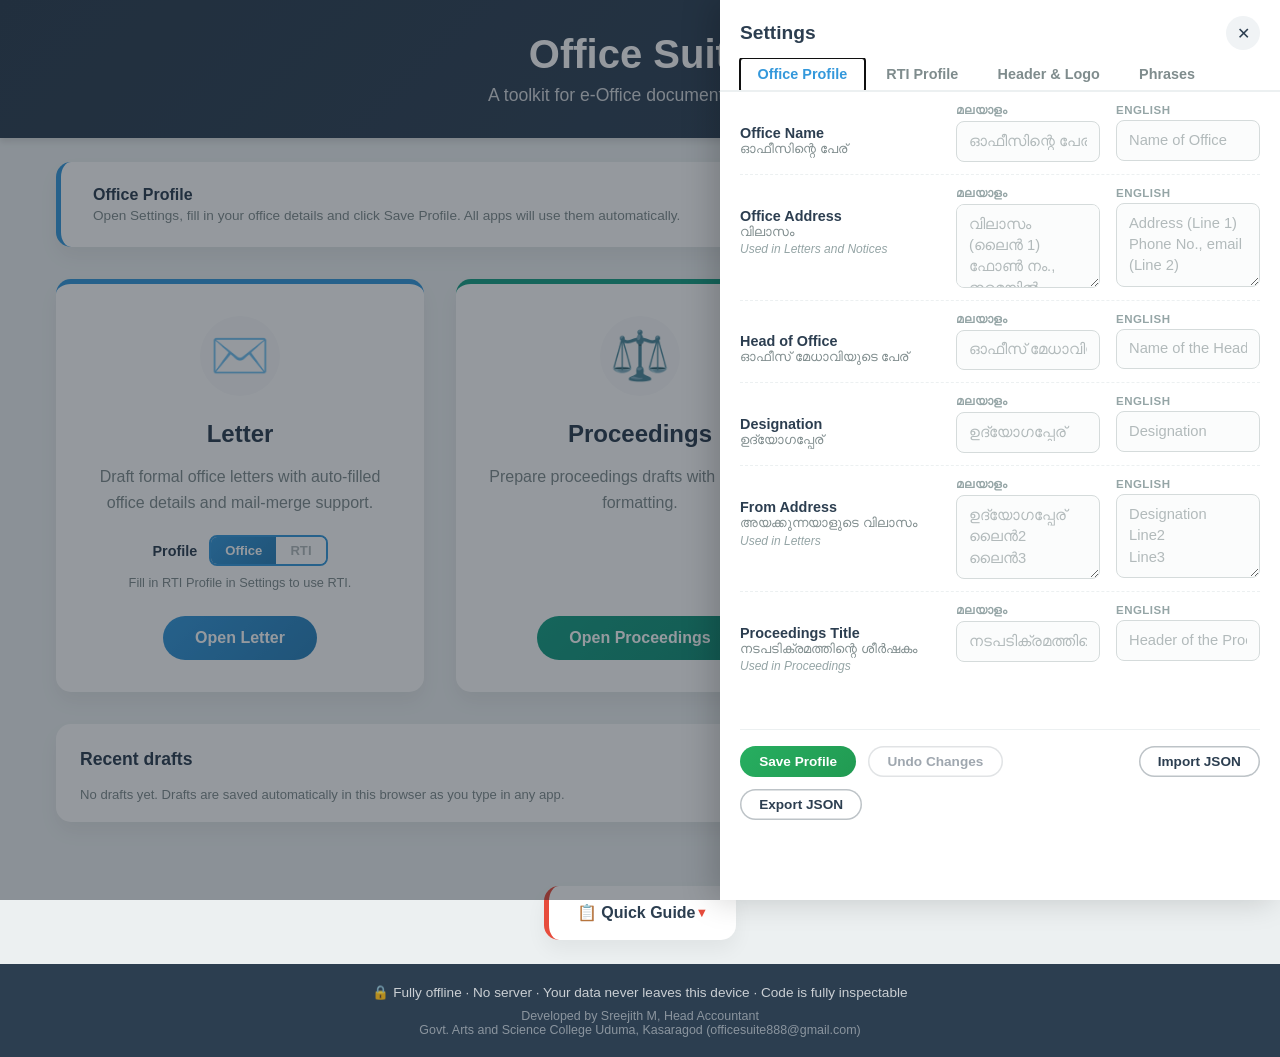
==== commit 69b87f8a: "Phrase suggestions while typing (Malayalam InScript and English) New common/phrases.js, loaded by th" ====
--- a/index.html
+++ b/index.html
@@ -5,6 +5,7 @@
     <meta name="viewport" content="width=device-width, initial-scale=1.0" />
     <title>Office Suite</title>
     <script src="common/drafts.js"></script>
+    <script src="common/phrases.js"></script>
     <style>
       :root {
         --primary: #2c3e50;
@@ -940,8 +941,13 @@
         padding-bottom: 1.5rem;
       }
 
-      #panel_header[hidden] {
+      #panel_header[hidden],
+      #panel_phrases[hidden] {
         display: none;
+      }
+
+      #panel_phrases {
+        padding-bottom: 1.5rem;
       }
 
       #headerSettingsBody {
@@ -1074,6 +1080,19 @@
           onkeydown="onProfileTabKey(event)"
         >
           Header &amp; Logo
+        </button>
+        <button
+          type="button"
+          role="tab"
+          class="pf-tab"
+          id="tab_phrases"
+          aria-selected="false"
+          aria-controls="panel_phrases"
+          tabindex="-1"
+          onclick="showSettingsTab('phrases')"
+          onkeydown="onProfileTabKey(event)"
+        >
+          Phrases
         </button>
       </div>
       <div class="sp-body">
@@ -1403,6 +1422,22 @@
           </div>
         </div>
         </div>
+        <div
+          role="tabpanel"
+          id="panel_phrases"
+          aria-labelledby="tab_phrases"
+          hidden
+        >
+          <p class="pf-note">
+            While typing in any app, the first few letters of a phrase (in
+            Malayalam or English) show a short list under the cursor:
+            <strong>Tab</strong> inserts it, <strong>↑ ↓</strong> choose,
+            <strong>Esc</strong> closes. <strong>Ctrl+Space</strong> shows all
+            phrases. Select text in a form field and click
+            <strong>★ Save as phrase</strong> to add your own.
+          </p>
+          <div id="phraseManager"></div>
+        </div>
       </div>
     </aside>
 
@@ -2074,7 +2109,7 @@
       /* ── Settings panel ──
          The Office Profile / RTI Profile tabs show the profile form (one
          Save button saves both); Header & Logo shows the header settings. */
-      var SETTINGS_TABS = ["office", "rti", "header"];
+      var SETTINGS_TABS = ["office", "rti", "header", "phrases"];
       var currentSettingsTab = "office";
       var settingsReturnFocus = null;
 
@@ -2112,10 +2147,14 @@
 
       function showSettingsTab(id) {
         currentSettingsTab = id;
-        var isHeader = id === "header";
-        if (!isHeader) showProfileTab(id);
-        document.getElementById("profileForm").hidden = isHeader;
-        document.getElementById("panel_header").hidden = !isHeader;
+        var isProfile = id === "office" || id === "rti";
+        if (isProfile) showProfileTab(id);
+        document.getElementById("profileForm").hidden = !isProfile;
+        document.getElementById("panel_header").hidden = id !== "header";
+        document.getElementById("panel_phrases").hidden = id !== "phrases";
+        if (id === "phrases") {
+          OfficePhrases.renderManager(document.getElementById("phraseManager"));
+        }
         SETTINGS_TABS.forEach(function (t) {
           var tab = document.getElementById("tab_" + t);
           var on = t === id;
@@ -2531,10 +2570,13 @@
 
       function backupDrafts() {
         OfficeDrafts.exportAll().then(
-          function (n) {
+          function (c) {
+            var any = c.drafts || c.phrases;
             setDraftNote(
-              n ? "Backed up " + n + " draft(s) to a file." : "There are no drafts to back up yet.",
-              n ? "ok" : "error",
+              any
+                ? "Backed up " + c.drafts + " draft(s)" + (c.phrases ? " and " + c.phrases + " phrase(s)" : "") + " to a file."
+                : "There are no drafts to back up yet.",
+              any ? "ok" : "error",
             );
           },
           function (e) {
@@ -2553,7 +2595,8 @@
             setTimeout(function () {
               setDraftNote(
                 "Restored: " + c.added + " new, " + c.updated + " updated" +
-                  (c.skipped ? ", " + c.skipped + " already up to date" : "") + ".",
+                  (c.skipped ? ", " + c.skipped + " already up to date" : "") +
+                  (c.phrases ? ", " + c.phrases + " phrase(s) added" : "") + ".",
                 "ok",
               );
             }, 50);
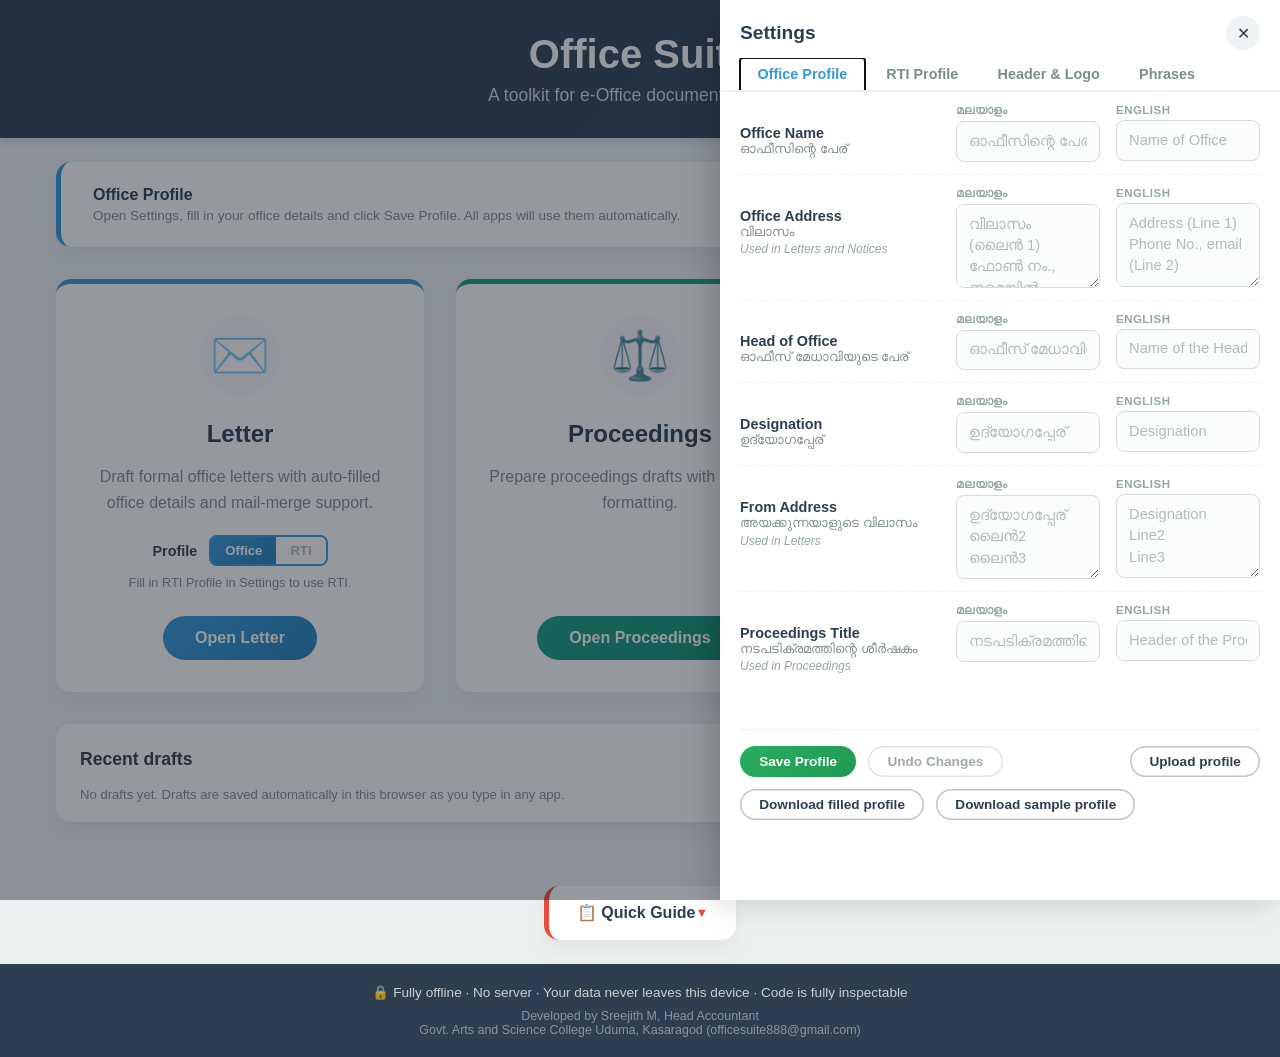
==== commit 05f23507: "Profile buttons: Upload profile, Download filled / sample profile - "Import JSON" is now "Upload pro" ====
--- a/index.html
+++ b/index.html
@@ -1155,17 +1155,25 @@
               type="button"
               class="btn-sm btn-outline"
               onclick="document.getElementById('profileUpload').click()"
-              title="Load details from a profile file saved earlier"
+              title="Load the details from a profile file (a downloaded filled profile, or the sample file after filling it in)"
             >
-              Import JSON
+              Upload profile
             </button>
             <button
               type="button"
               class="btn-sm btn-outline"
               onclick="exportProfile()"
-              title="Save these details as a file, to use on another computer"
+              title="Save the details in this form (Office and RTI) as a file, to upload in another browser or computer"
             >
-              Export JSON
+              Download filled profile
+            </button>
+            <button
+              type="button"
+              class="btn-sm btn-outline"
+              onclick="downloadSampleProfile()"
+              title="A file with every field and its sample text, to fill in and upload"
+            >
+              Download sample profile
             </button>
           </div>
         </form>
@@ -1604,17 +1612,19 @@
             </li>
             <li>
               <strong>ഓഫീസ് പ്രൊഫൈൽ തയ്യാറാക്കുക</strong><br />
-              മുകളിലെ <em>Office Profile</em> ഭാഗത്ത് ഓഫീസ് വിവരങ്ങൾ
+              മുകളിലെ <em>⚙ Settings</em> ലെ <em>Office Profile</em> ടാബില്‍ ഓഫീസ് വിവരങ്ങൾ
               മലയാളത്തിലും ഇംഗ്ലീഷിലും പൂരിപ്പിച്ച് <em>Save Profile</em>
               ക്ലിക്ക് ചെയ്യുക. വിലാസം പോലുള്ള ബോക്സുകളില്‍ അടുത്ത വരിയിലേക്ക്
               പോകാന്‍ Enter അമര്‍ത്തിയാല്‍ മതി. Save ചെയ്താല്‍ Profile Active
               എന്ന് കാണിക്കും. വിവരങ്ങള്‍ മാറ്റാന്‍ Office Profile ല്‍ ക്ലിക്ക്
-              ചെയ്യുക. മറ്റൊരു കമ്പ്യൂട്ടറിലേക്ക് മാറ്റാന്‍ <em>Export JSON</em>,
-              <em>Import JSON</em> എന്നിവ ഉപയോഗിക്കാം.
+              ചെയ്യുക. മറ്റൊരു ബ്രൗസറിലേക്കോ കമ്പ്യൂട്ടറിലേക്കോ മാറ്റാന്‍
+              <em>Download filled profile</em> ചെയ്ത ഫയല്‍ അവിടെ
+              <em>Upload profile</em> ചെയ്യുക. എല്ലാ ഫീല്‍ഡുകളും അടങ്ങിയ മാതൃക
+              <em>Download sample profile</em> ല്‍ ലഭിക്കും.
             </li>
             <li>
               <strong>RTI പ്രൊഫൈൽ</strong><br />
-              വിവരാവകാശ മറുപടികള്‍ക്കായി Office Profile ലെ <em>RTI</em> ടാബില്‍
+              വിവരാവകാശ മറുപടികള്‍ക്കായി Settings ലെ <em>RTI Profile</em> ടാബില്‍
               Head of Office, Designation, From Address, Appellate Authority
               എന്നിവ മലയാളത്തിലും ഇംഗ്ലീഷിലും പൂരിപ്പിച്ച് Save ചെയ്യുക. ബാക്കി
               വിവരങ്ങള്‍ Office ടാബില്‍ നിന്ന് എടുക്കും. Appellate Authority
@@ -2416,6 +2426,12 @@
             );
             return;
           }
+          var sampleCount = 0;
+          if (profile && typeof profile === "object" && SAMPLE_NOTE_KEY in profile) {
+            delete profile[SAMPLE_NOTE_KEY];
+            sampleCount =
+              dropSampleText("office", profile) + dropSampleText("rti", profile.rti);
+          }
           if (
             !profile ||
             typeof profile !== "object" ||
@@ -2423,13 +2439,22 @@
           ) {
             openSettings("office");
             setProfileStatus(
-              "This file does not look like an office profile. It needs at least an office name or head of office name.",
+              sampleCount
+                ? "This file still has the sample text. Replace it with your office details, then upload it again."
+                : "This file does not look like an office profile. It needs at least an office name or head of office name.",
               "error",
             );
             return;
           }
           fillProfileForm("office", profile);
-          if (profile.rti && typeof profile.rti === "object") {
+          // Fill the RTI tab when the file has RTI details. A file without
+          // them (older exports, or an all-empty "rti" section) leaves the
+          // RTI tab as it is.
+          if (
+            profile.rti &&
+            typeof profile.rti === "object" &&
+            Object.keys(nonEmpty(profile.rti)).length
+          ) {
             fillProfileForm("rti", profile.rti);
           }
           setProfileOpen(true);
@@ -2444,30 +2469,100 @@
           } else {
             setProfileStatus("This file matches the saved profile.", "ok");
           }
+          if (sampleCount) {
+            setProfileStatus(
+              "Loaded from " +
+                file.name +
+                ". " +
+                sampleCount +
+                " field(s) still had the sample text and were left empty. Fill them in, then click Save Profile.",
+              "dirty",
+            );
+          }
         };
         reader.readAsText(file);
         event.target.value = "";
       };
 
-      function exportProfile() {
-        var out = nonEmpty(readProfileForm("office"));
-        var rti = nonEmpty(readProfileForm("rti"));
-        if (Object.keys(rti).length) out.rti = rti;
-        if (!Object.keys(out).length) {
-          setProfileStatus("Nothing to export yet. Fill in the form first.", "error");
-          return;
-        }
-        var blob = new Blob([JSON.stringify(out, null, 2)], {
+      function downloadProfileFile(obj, filename) {
+        var blob = new Blob([JSON.stringify(obj, null, 2)], {
           type: "application/json",
         });
         var url = URL.createObjectURL(blob);
         var a = document.createElement("a");
         a.href = url;
-        a.download = "office_profile.json";
+        a.download = filename;
         document.body.appendChild(a);
         a.click();
         document.body.removeChild(a);
         URL.revokeObjectURL(url);
+      }
+
+      // The sample text shown in each empty field (its placeholder).
+      function profileSampleText(id) {
+        var out = {};
+        eachProfileInput(id, function (f, l, input) {
+          out[f.key + l.suffix] = input.placeholder || "";
+        });
+        return out;
+      }
+
+      // Every field of the Office and RTI profiles with its sample text, to
+      // fill in (for example in Notepad) and upload.
+      var SAMPLE_NOTE_KEY = "_instructions";
+      function downloadSampleProfile() {
+        var out = {};
+        out[SAMPLE_NOTE_KEY] =
+          "Sample Office Suite profile. Replace the sample text after each colon with your details, keeping the quotes and the line-break marks used in the sample addresses. Save the file and upload it with Upload profile. Fields left as sample text are ignored.";
+        var office = profileSampleText("office");
+        Object.keys(office).forEach(function (k) {
+          out[k] = office[k];
+        });
+        out.rti = profileSampleText("rti");
+        downloadProfileFile(out, "office_profile_sample.json");
+        setProfileStatus(
+          "Sample downloaded. Replace the sample text with your details, then upload it.",
+          "ok",
+        );
+      }
+
+      // In a sample file, fields that still hold their sample text are left
+      // out on upload, so unfilled sample text never ends up in letters.
+      // (Only for sample files: some sample text, such as "State Public
+      // Information Officer", can be a real value in a filled profile.)
+      // Returns the count.
+      function dropSampleText(id, obj) {
+        var n = 0;
+        if (!obj || typeof obj !== "object") return 0;
+        eachProfileInput(id, function (f, l, input) {
+          var k = f.key + l.suffix;
+          if (
+            obj[k] &&
+            input.placeholder &&
+            cleanValue(obj[k]) === cleanValue(input.placeholder)
+          ) {
+            delete obj[k];
+            n++;
+          }
+        });
+        return n;
+      }
+
+      // "Download filled profile": what is in the form now (Office and RTI)
+      function exportProfile() {
+        var out = nonEmpty(readProfileForm("office"));
+        if (!Object.keys(out).length) {
+          setProfileStatus("Nothing to export yet. Fill in the form first.", "error");
+          return;
+        }
+        // The RTI section is always written, with "" for empty fields, so the
+        // file shows every RTI field and can be filled in and imported later.
+        out.rti = readProfileForm("rti");
+        downloadProfileFile(out, "office_profile.json");
+        setProfileStatus(
+          "Downloaded office_profile.json. Upload it in another browser or computer to copy these details.",
+          "ok",
+        );
       }
 
       window.addEventListener("beforeunload", function (e) {
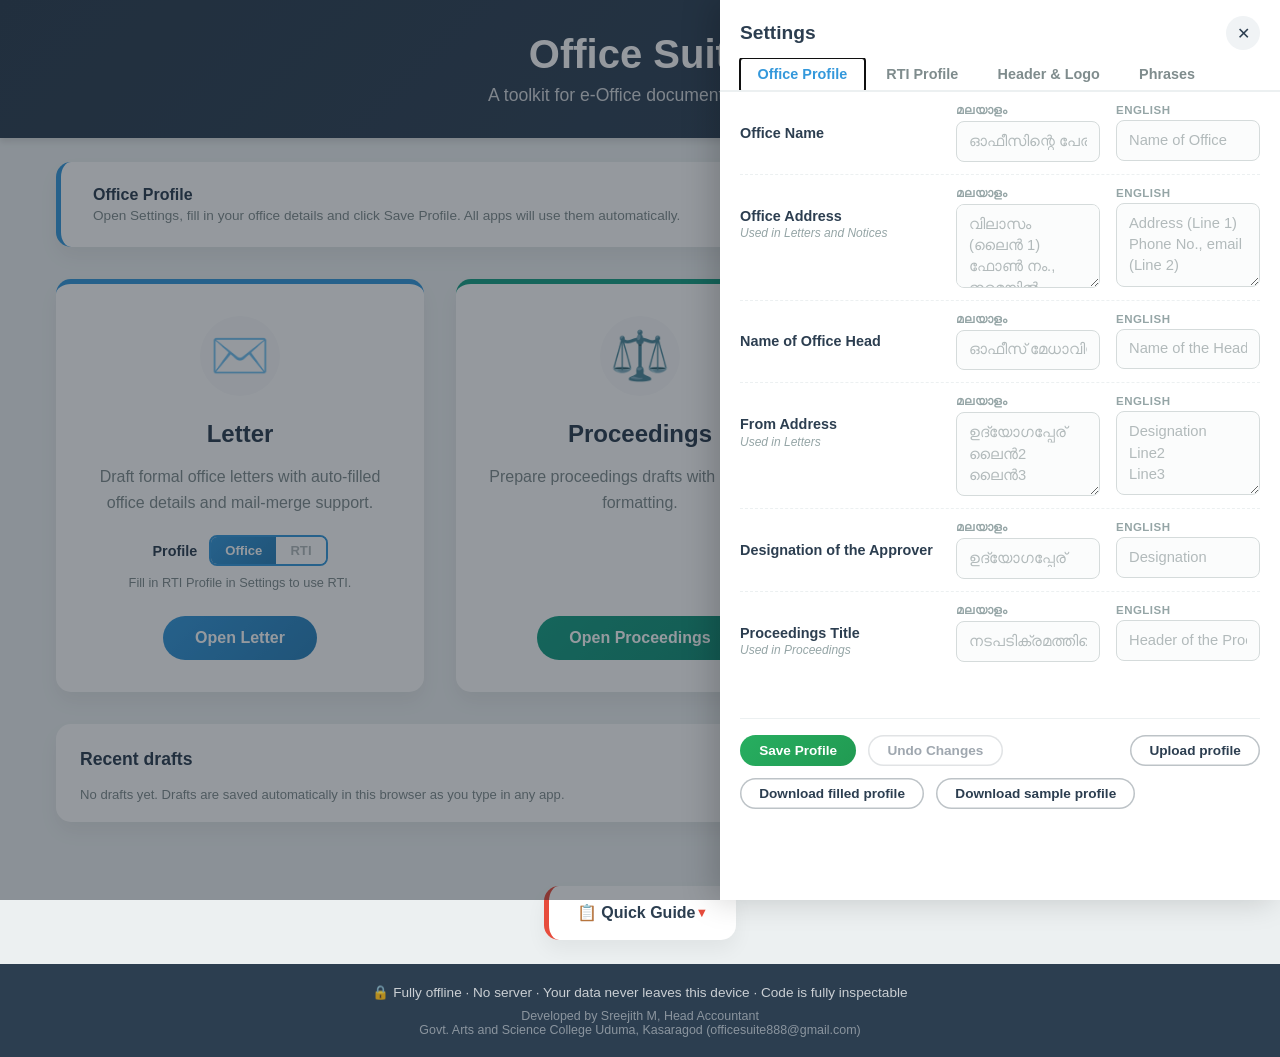
==== commit c117d9df: "Profile form: new field order and names, no Malayalam under labels Office Profile: Office Name, Offi" ====
--- a/index.html
+++ b/index.html
@@ -1113,7 +1113,7 @@
           >
             <p class="pf-note">
               Used only in the <strong>Letter</strong> app, for RTI replies.
-              Head of Office, Designation and From Address replace the Office
+              Name of S.P.O., Designation and From Address replace the Office
               values (an empty field keeps the Office value); office name and
               address come from the Office Profile tab. The Appellate Authority is
               printed in every RTI reply. Choose <strong>RTI</strong> on the
@@ -1625,7 +1625,7 @@
             <li>
               <strong>RTI പ്രൊഫൈൽ</strong><br />
               വിവരാവകാശ മറുപടികള്‍ക്കായി Settings ലെ <em>RTI Profile</em> ടാബില്‍
-              Head of Office, Designation, From Address, Appellate Authority
+              Name of S.P.O., From Address, Designation, Appellate Authority
               എന്നിവ മലയാളത്തിലും ഇംഗ്ലീഷിലും പൂരിപ്പിച്ച് Save ചെയ്യുക. ബാക്കി
               വിവരങ്ങള്‍ Office ടാബില്‍ നിന്ന് എടുക്കും. Appellate Authority
               എല്ലാ RTI മറുപടികളിലും സ്വയം ചേര്‍ക്കും; Signature ന് മുമ്പോ
@@ -1831,7 +1831,7 @@
       /* ── Office Profile form ──
          Office profile: localStorage "officeProfile", same keys the apps read
          (officeName / officeNameEn, …), so the apps need no changes.
-         RTI profile: localStorage "rtiProfile", only Head of Office,
+         RTI profile: localStorage "rtiProfile", only Name of S.P.O.,
          Designation and From Address. When RTI is chosen on the Letter card,
          launchApp() passes the Letter app the office profile with those
          fields replaced by the RTI values. Other apps always get the office
@@ -1840,14 +1840,12 @@
         {
           key: "officeName",
           label: "Office Name",
-          labelMl: "ഓഫീസിന്റെ പേര്",
           phMl: "ഓഫീസിന്റെ പേര്",
           phEn: "Name of Office",
         },
         {
           key: "officeAddress",
           label: "Office Address",
-          labelMl: "വിലാസം",
           hint: "Used in Letters and Notices",
           rows: 3,
           phMl: "വിലാസം (ലൈൻ 1)\nഫോണ്‍ നം., ഇമെയില്‍ (ലൈന്‍ 2)",
@@ -1856,31 +1854,27 @@
         {
           key: "approverName",
           legacyKey: "principalName",
-          label: "Head of Office",
-          labelMl: "ഓഫീസ് മേധാവിയുടെ പേര്",
+          label: "Name of Office Head",
           phMl: "ഓഫീസ് മേധാവിയുടെ പേര്",
           phEn: "Name of the Head of Office",
         },
         {
-          key: "designation",
-          label: "Designation",
-          labelMl: "ഉദ്യോഗപ്പേര്",
-          phMl: "ഉദ്യോഗപ്പേര്",
-          phEn: "Designation",
-        },
-        {
           key: "fromAddress",
           label: "From Address",
-          labelMl: "അയക്കുന്നയാളുടെ വിലാസം",
           hint: "Used in Letters",
           rows: 3,
           phMl: "ഉദ്യോഗപ്പേര്\nലൈന്‍2\nലൈന്‍3",
           phEn: "Designation\nLine2\nLine3",
         },
         {
+          key: "designation",
+          label: "Designation of the Approver",
+          phMl: "ഉദ്യോഗപ്പേര്",
+          phEn: "Designation",
+        },
+        {
           key: "proceedingsTitle",
           label: "Proceedings Title",
-          labelMl: "നടപടിക്രമത്തിന്റെ ശീര്‍ഷകം",
           hint: "Used in Proceedings",
           phMl: "നടപടിക്രമത്തിന്റെ ശീര്‍ഷകം",
           phEn: "Header of the Proceedings",
@@ -1889,32 +1883,28 @@
       var RTI_FIELDS = [
         {
           key: "approverName",
-          label: "Head of Office",
-          labelMl: "ഓഫീസ് മേധാവിയുടെ പേര്",
+          label: "Name of S.P.O.",
           hint: "The officer who signs RTI replies",
           phMl: "പേര്",
           phEn: "Name",
         },
         {
-          key: "designation",
-          label: "Designation",
-          labelMl: "ഉദ്യോഗപ്പേര്",
-          phMl: "സ്റ്റേറ്റ് പബ്ലിക് ഇൻഫർമേഷൻ ഓഫീസർ",
-          phEn: "State Public Information Officer",
-        },
-        {
           key: "fromAddress",
           label: "From Address",
-          labelMl: "അയക്കുന്നയാളുടെ വിലാസം",
           hint: "Used in Letters",
           rows: 3,
           phMl: "സ്റ്റേറ്റ് പബ്ലിക് ഇൻഫർമേഷൻ ഓഫീസർ\nലൈന്‍2\nലൈന്‍3",
           phEn: "State Public Information Officer\nLine2\nLine3",
         },
         {
+          key: "designation",
+          label: "Designation of the Approver",
+          phMl: "സ്റ്റേറ്റ് പബ്ലിക് ഇൻഫർമേഷൻ ഓഫീസർ",
+          phEn: "State Public Information Officer",
+        },
+        {
           key: "appellateAuthority",
           label: "Appellate Authority",
-          labelMl: "അപ്പീല്‍ അധികാരി",
           hint: "Printed in every RTI reply",
           rows: 4,
           phMl: "അപ്പീല്‍ അധികാരിയുടെ പേര്\nഉദ്യോഗപ്പേര്\nവിലാസം",
@@ -1970,9 +1960,6 @@
           label.className = "pf-label";
           label.id = cfg.prefix + "l_" + f.key;
           label.appendChild(document.createTextNode(f.label));
-          var ml = document.createElement("small");
-          ml.textContent = f.labelMl;
-          label.appendChild(ml);
           if (f.hint) {
             var hint = document.createElement("span");
             hint.className = "pf-hint";
@@ -2278,7 +2265,7 @@
         var note = document.getElementById("draftAsNote");
         if (active === "rti") {
           note.textContent =
-            "Letters will use the RTI Head of Office, Designation and From Address.";
+            "Letters will use the RTI Name of S.P.O., Designation and From Address.";
           note.className = "draft-as-note rti";
         } else {
           note.textContent = hasRti
@@ -2337,7 +2324,7 @@
             profileInput(k).parentNode.classList.add("invalid");
           });
           setProfileStatus(
-            "Enter at least the Office Name or the Head of Office name in the Office Profile tab.",
+            "Enter at least the Office Name or the Name of Office Head in the Office Profile tab.",
             "error",
           );
           profileInput("officeName").focus();
@@ -2441,7 +2428,7 @@
             setProfileStatus(
               sampleCount
                 ? "This file still has the sample text. Replace it with your office details, then upload it again."
-                : "This file does not look like an office profile. It needs at least an office name or head of office name.",
+                : "This file does not look like an office profile. It needs at least an Office Name or a Name of Office Head.",
               "error",
             );
             return;
@@ -2573,7 +2560,7 @@
       });
 
       /* The profile handed to an app: the office profile. For the Letter
-         app only, when RTI is chosen on its card, Head of Office,
+         app only, when RTI is chosen on its card, Name of S.P.O.,
          Designation and From Address come from the RTI profile. A field
          pair the RTI profile leaves empty keeps the office value. */
       var RTI_APPS = ["Letter Generator.html"];
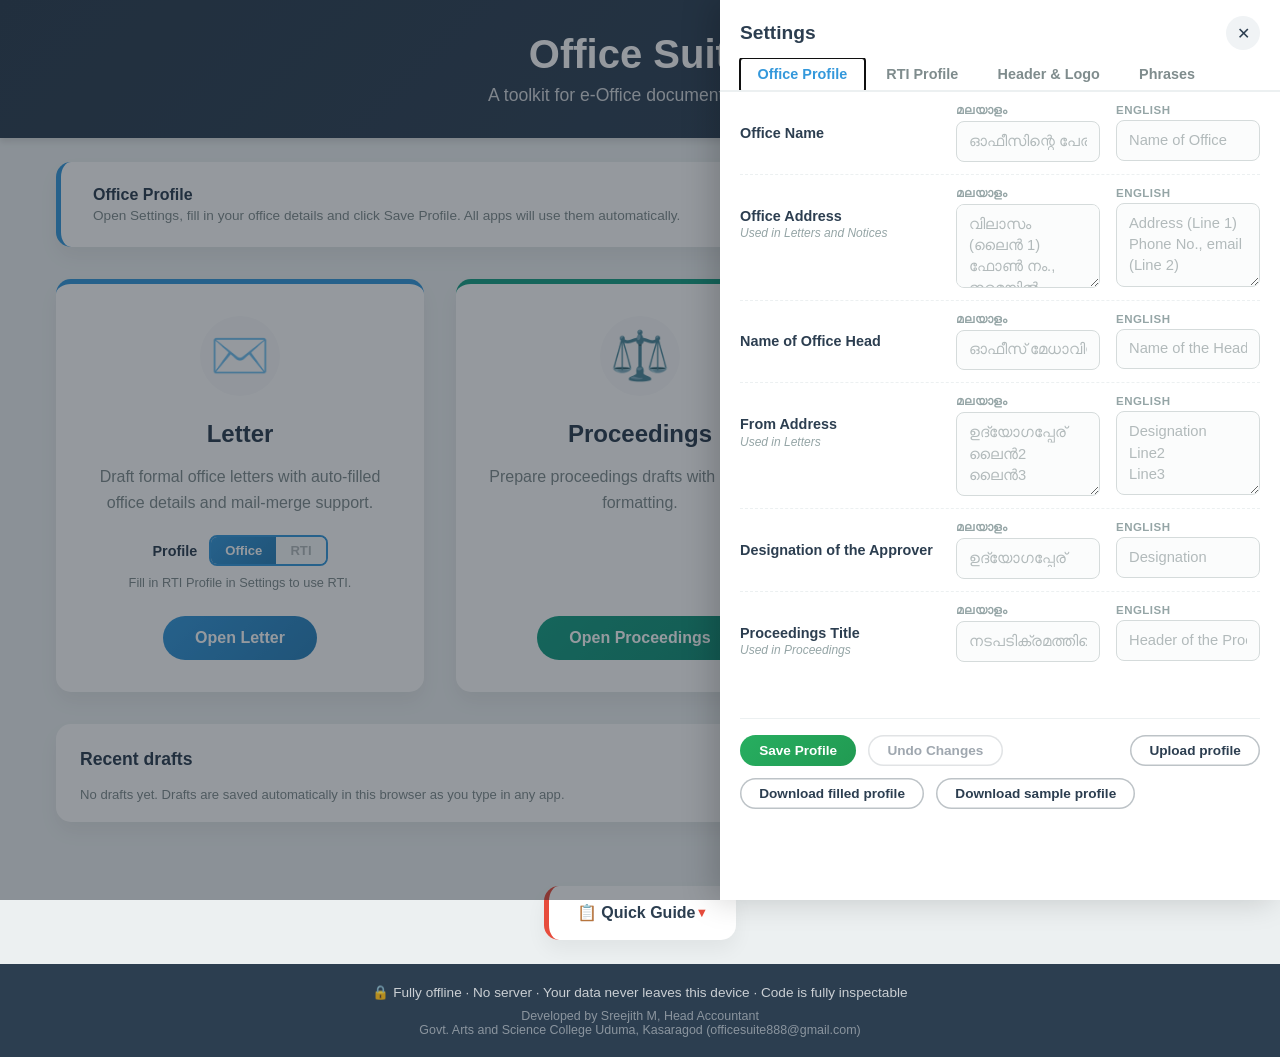
==== commit 975126d5: "Header & Logo: open apps update at once; clearer settings; version stamps Why the headers seemed not" ====
--- a/index.html
+++ b/index.html
@@ -4,8 +4,8 @@
     <meta charset="UTF-8" />
     <meta name="viewport" content="width=device-width, initial-scale=1.0" />
     <title>Office Suite</title>
-    <script src="common/drafts.js"></script>
-    <script src="common/phrases.js"></script>
+    <script src="common/drafts.js?v=20261119"></script>
+    <script src="common/phrases.js?v=20261119"></script>
     <style>
       :root {
         --primary: #2c3e50;
@@ -793,6 +793,115 @@
         font-weight: 600;
       }
 
+
+      /* ── Header & Logo tab ── */
+      .hl-title {
+        font-size: 0.95rem;
+        color: var(--primary);
+        margin: 1.25rem 0 0.6rem;
+      }
+
+      .hl-card {
+        border: 1px solid #e3e9ed;
+        border-radius: 10px;
+        padding: 0.8rem 1rem;
+        margin-bottom: 0.75rem;
+        background: #fbfcfd;
+      }
+
+      .hl-card-head {
+        display: flex;
+        justify-content: space-between;
+        align-items: center;
+        gap: 0.75rem;
+        margin-bottom: 0.6rem;
+      }
+
+      .hl-card-head strong {
+        display: block;
+        color: var(--primary);
+        font-size: 0.92rem;
+      }
+
+      .hl-card-head small {
+        color: #7f8c8d;
+        font-size: 0.8rem;
+      }
+
+      .hl-thumb img {
+        display: block;
+        max-height: 44px;
+        max-width: 160px;
+        object-fit: contain;
+        border: 1px solid #ddd;
+        border-radius: 4px;
+        background: white;
+      }
+
+      .hl-row {
+        display: flex;
+        flex-wrap: wrap;
+        align-items: center;
+        gap: 0.6rem;
+        margin-top: 0.5rem;
+      }
+
+      .hl-label {
+        font-size: 0.82rem;
+        color: #5d6d7e;
+        font-weight: 600;
+      }
+
+      .hl-size {
+        display: inline-flex;
+        align-items: center;
+        gap: 0.4rem;
+      }
+
+      .hl-size input {
+        width: 110px;
+        cursor: pointer;
+      }
+
+      .hl-size-val {
+        font-size: 0.8rem;
+        color: #555;
+        min-width: 38px;
+      }
+
+      .hl-app {
+        display: flex;
+        flex-wrap: wrap;
+        align-items: center;
+        gap: 0.4rem 0.75rem;
+        padding: 0.6rem 0;
+        border-top: 1px solid #eef2f4;
+      }
+
+      .hl-app-name {
+        min-width: 120px;
+        font-size: 0.88rem;
+        color: #2c3e50;
+        font-weight: 600;
+      }
+
+      .hl-app-note {
+        flex-basis: 100%;
+        font-size: 0.78rem;
+        color: #7f8c8d;
+      }
+
+      .hl-app-note.warn {
+        color: #d35400;
+        font-weight: 600;
+      }
+
+      .idx-mode-btn:disabled {
+        color: #b0b8bf;
+        cursor: not-allowed;
+        background: #f6f8f9;
+      }
+
       /* ── Settings panel (slides in from the right) ── */
       header {
         position: relative;
@@ -950,9 +1059,6 @@
         padding-bottom: 1.5rem;
       }
 
-      #headerSettingsBody {
-        margin-top: 1rem;
-      }
 
       @media (max-width: 560px) {
         .settings-open-btn {
@@ -1113,7 +1219,7 @@
           >
             <p class="pf-note">
               Used only in the <strong>Letter</strong> app, for RTI replies.
-              Name of S.P.O., Designation and From Address replace the Office
+              Name of S.P.I.O., Designation and From Address replace the Office
               values (an empty field keeps the Office value); office name and
               address come from the Office Profile tab. The Appellate Authority is
               printed in every RTI reply. Choose <strong>RTI</strong> on the
@@ -1184,21 +1290,21 @@
           hidden
         >
           <p class="pf-note">
-            Saved in this browser and used by all three apps. Choose per app
-            whether drafts show no header, the logo, or the full header image.
+            Saved in this browser and used by all three apps. Upload a logo
+            and/or a header image, then choose what each app shows at the top
+            of its drafts. Open apps update straight away.
           </p>
-        <div id="headerSettingsBody">
-          <!-- Image uploads -->
-          <div style="margin-bottom: 1rem">
-            <div
-              style="
-                display: flex;
-                align-items: center;
-                gap: 8px;
-                flex-wrap: wrap;
-                margin-bottom: 8px;
-              "
-            >
+
+          <h3 class="hl-title">Images</h3>
+          <div class="hl-card">
+            <div class="hl-card-head">
+              <div>
+                <strong>Logo</strong>
+                <small>Shown with the office name and address</small>
+              </div>
+              <span id="idxLogoThumb" class="hl-thumb"></span>
+            </div>
+            <div class="hl-row">
               <input
                 type="file"
                 id="idxLogoUpload"
@@ -1207,90 +1313,67 @@
                 onchange="idxHandleLogoUpload(event)"
               />
               <button
+                type="button"
                 class="btn-sm btn-upload"
+                id="idxLogoUploadBtn"
                 onclick="document.getElementById('idxLogoUpload').click()"
               >
-                🖼 Logo
+                Upload logo
               </button>
-              <div
-                style="
-                  display: flex;
-                  border: 2px solid var(--secondary);
-                  border-radius: 8px;
-                  overflow: hidden;
-                  flex-shrink: 0;
-                "
+              <button
+                type="button"
+                id="idxLogoClearBtn"
+                class="btn-sm btn-outline"
+                onclick="idxClearLogo()"
+                style="display: none"
               >
+                Remove
+              </button>
+            </div>
+            <div class="hl-row" id="idxLogoOpts" style="display: none">
+              <span class="hl-label">Position</span>
+              <div class="idx-mode-group">
                 <button
+                  type="button"
                   id="idxLogoPosCenter"
                   class="idx-pos-btn active"
                   onclick="idxSetLogoPos('center')"
                 >
-                  Top
+                  Above text
                 </button>
                 <button
+                  type="button"
                   id="idxLogoPosLeft"
                   class="idx-pos-btn"
                   onclick="idxSetLogoPos('left')"
                 >
-                  Left
+                  Left of text
                 </button>
               </div>
-              <span id="idxLogoThumb"></span>
-              <span
-                id="idxLogoSizeRow"
-                style="display: none; align-items: center; gap: 4px"
-              >
+              <span id="idxLogoSizeRow" class="hl-size">
+                <span class="hl-label">Size</span>
                 <input
                   type="range"
                   id="idxLogoSizeSlider"
                   min="30"
                   max="250"
                   value="115"
-                  style="width: 90px; cursor: pointer"
                   oninput="idxSetLogoSize(this.value)"
                 />
-                <span
-                  id="idxLogoSizeLabel"
-                  style="font-size: 0.8rem; color: #555; min-width: 32px"
-                  >115px</span
-                >
+                <span id="idxLogoSizeLabel" class="hl-size-val">115px</span>
               </span>
-              <button
-                id="idxLogoClearBtn"
-                class="btn-sm btn-clear"
-                onclick="idxClearLogo()"
-                style="display: none"
-              >
-                ✕ Remove
-              </button>
             </div>
-            <div
-              style="
-                display: flex;
-                align-items: center;
-                gap: 8px;
-                margin: 6px 0;
-              "
-            >
-              <hr
-                style="flex: 1; border: none; border-top: 1px solid #e0e0e0"
-              />
-              <span style="font-size: 0.75rem; color: #aaa; white-space: nowrap"
-                >or full header image (replaces text header)</span
-              >
-              <hr
-                style="flex: 1; border: none; border-top: 1px solid #e0e0e0"
-              />
+          </div>
+
+          <div class="hl-card">
+            <div class="hl-card-head">
+              <div>
+                <strong>Header image</strong>
+                <small>A full-width image used instead of the office name and address</small>
+              </div>
+              <span id="idxHeaderThumb" class="hl-thumb"></span>
             </div>
-            <div
-              style="
-                display: flex;
-                align-items: center;
-                gap: 8px;
-                flex-wrap: wrap;
-              "
-            >
+            <div class="hl-row">
               <input
                 type="file"
                 id="idxHeaderUpload"
@@ -1299,136 +1382,54 @@
                 onchange="idxHandleHeaderUpload(event)"
               />
               <button
+                type="button"
                 class="btn-sm btn-upload"
+                id="idxHeaderUploadBtn"
                 onclick="document.getElementById('idxHeaderUpload').click()"
               >
-                🖼 Header Image
+                Upload header image
               </button>
-              <span id="idxHeaderThumb"></span>
               <button
+                type="button"
                 id="idxHeaderClearBtn"
-                class="btn-sm btn-clear"
+                class="btn-sm btn-outline"
                 onclick="idxClearHeader()"
                 style="display: none"
               >
-                ✕ Remove
+                Remove
               </button>
             </div>
           </div>
-          <!-- Per-app display mode -->
-          <div style="border-top: 1px solid #e8e8e8; padding-top: 1rem">
-            <div
-              style="
-                font-size: 0.85rem;
-                font-weight: 600;
-                color: var(--primary);
-                margin-bottom: 0.75rem;
-              "
-            >
-              Header display per app:
+
+          <p class="hl-app-note warn" id="idxImageNote" role="status"></p>
+
+          <h3 class="hl-title">What each app shows at the top</h3>
+          <div class="hl-app">
+            <span class="hl-app-name">✉️ Letter</span>
+            <div class="idx-mode-group" data-app="letter" role="group" aria-label="Letter header">
+              <button type="button" class="idx-mode-btn" data-val="none" onclick="idxSetMode('letter', 'none')">Text only</button>
+              <button type="button" class="idx-mode-btn" data-val="logo" onclick="idxSetMode('letter', 'logo')">Logo with text</button>
+              <button type="button" class="idx-mode-btn" data-val="header" onclick="idxSetMode('letter', 'header')">Header image</button>
             </div>
-            <div
-              style="
-                display: flex;
-                align-items: center;
-                gap: 10px;
-                margin-bottom: 8px;
-                flex-wrap: wrap;
-              "
-            >
-              <span style="min-width: 130px; font-size: 0.85rem; color: #555"
-                >✉️ Letter</span
-              >
-              <div class="idx-mode-group" data-app="letter">
-                <button
-                  class="idx-mode-btn"
-                  data-val="none"
-                  onclick="idxSetMode('letter', 'none')"
-                >
-                  No Header
-                </button>
-                <button
-                  class="idx-mode-btn"
-                  data-val="logo"
-                  onclick="idxSetMode('letter', 'logo')"
-                >
-                  Logo
-                </button>
-                <button
-                  class="idx-mode-btn"
-                  data-val="header"
-                  onclick="idxSetMode('letter', 'header')"
-                >
-                  Header Image
-                </button>
-              </div>
+            <small class="hl-app-note" id="idxModeNote_letter"></small>
+          </div>
+          <div class="hl-app">
+            <span class="hl-app-name">⚖️ Proceedings</span>
+            <div class="idx-mode-group" data-app="proceedings" role="group" aria-label="Proceedings header">
+              <button type="button" class="idx-mode-btn" data-val="none" onclick="idxSetMode('proceedings', 'none')">Text only</button>
+              <button type="button" class="idx-mode-btn" data-val="logo" onclick="idxSetMode('proceedings', 'logo')">Logo with text</button>
             </div>
-            <div
-              style="
-                display: flex;
-                align-items: center;
-                gap: 10px;
-                margin-bottom: 8px;
-                flex-wrap: wrap;
-              "
-            >
-              <span style="min-width: 130px; font-size: 0.85rem; color: #555"
-                >⚖️ Proceedings</span
-              >
-              <div class="idx-mode-group" data-app="proceedings">
-                <button
-                  class="idx-mode-btn"
-                  data-val="none"
-                  onclick="idxSetMode('proceedings', 'none')"
-                >
-                  No Header
-                </button>
-                <button
-                  class="idx-mode-btn"
-                  data-val="logo"
-                  onclick="idxSetMode('proceedings', 'logo')"
-                >
-                  Logo
-                </button>
-              </div>
+            <small class="hl-app-note" id="idxModeNote_proceedings"></small>
+          </div>
+          <div class="hl-app">
+            <span class="hl-app-name">📢 Notice</span>
+            <div class="idx-mode-group" data-app="notice" role="group" aria-label="Notice header">
+              <button type="button" class="idx-mode-btn" data-val="none" onclick="idxSetMode('notice', 'none')">Text only</button>
+              <button type="button" class="idx-mode-btn" data-val="logo" onclick="idxSetMode('notice', 'logo')">Logo with text</button>
+              <button type="button" class="idx-mode-btn" data-val="header" onclick="idxSetMode('notice', 'header')">Header image</button>
             </div>
-            <div
-              style="
-                display: flex;
-                align-items: center;
-                gap: 10px;
-                flex-wrap: wrap;
-              "
-            >
-              <span style="min-width: 130px; font-size: 0.85rem; color: #555"
-                >📢 Notice</span
-              >
-              <div class="idx-mode-group" data-app="notice">
-                <button
-                  class="idx-mode-btn"
-                  data-val="none"
-                  onclick="idxSetMode('notice', 'none')"
-                >
-                  No Header
-                </button>
-                <button
-                  class="idx-mode-btn"
-                  data-val="logo"
-                  onclick="idxSetMode('notice', 'logo')"
-                >
-                  Logo
-                </button>
-                <button
-                  class="idx-mode-btn"
-                  data-val="header"
-                  onclick="idxSetMode('notice', 'header')"
-                >
-                  Header Image
-                </button>
-              </div>
-            </div>
+            <small class="hl-app-note" id="idxModeNote_notice"></small>
           </div>
-        </div>
         </div>
         <div
           role="tabpanel"
@@ -1625,7 +1626,7 @@
             <li>
               <strong>RTI പ്രൊഫൈൽ</strong><br />
               വിവരാവകാശ മറുപടികള്‍ക്കായി Settings ലെ <em>RTI Profile</em> ടാബില്‍
-              Name of S.P.O., From Address, Designation, Appellate Authority
+              Name of S.P.I.O., From Address, Designation, Appellate Authority
               എന്നിവ മലയാളത്തിലും ഇംഗ്ലീഷിലും പൂരിപ്പിച്ച് Save ചെയ്യുക. ബാക്കി
               വിവരങ്ങള്‍ Office ടാബില്‍ നിന്ന് എടുക്കും. Appellate Authority
               എല്ലാ RTI മറുപടികളിലും സ്വയം ചേര്‍ക്കും; Signature ന് മുമ്പോ
@@ -1732,8 +1733,15 @@
         if (!file) return;
         var reader = new FileReader();
         reader.onload = function (e) {
-          localStorage.setItem("officeLogo", e.target.result);
+          try {
+            localStorage.setItem("officeLogo", e.target.result);
+          } catch (err) {
+            alertImageTooBig();
+            return;
+          }
+          clearImageNote();
           idxRefreshLogoUI();
+          idxRefreshAllModes();
         };
         reader.readAsDataURL(file);
         event.target.value = "";
@@ -1743,19 +1751,37 @@
         if (!file) return;
         var reader = new FileReader();
         reader.onload = function (e) {
-          localStorage.setItem("officeHeader", e.target.result);
+          try {
+            localStorage.setItem("officeHeader", e.target.result);
+          } catch (err) {
+            alertImageTooBig();
+            return;
+          }
+          clearImageNote();
           idxRefreshHeaderUI();
+          idxRefreshAllModes();
         };
         reader.readAsDataURL(file);
         event.target.value = "";
       }
+      // Images are kept in browser storage (about 5 MB in all); a very large
+      // picture does not fit.
+      function alertImageTooBig() {
+        document.getElementById("idxImageNote").textContent =
+          "That image is too large to keep in the browser. Please use a smaller file (under about 1 MB).";
+      }
+      function clearImageNote() {
+        document.getElementById("idxImageNote").textContent = "";
+      }
       function idxClearLogo() {
         localStorage.removeItem("officeLogo");
         idxRefreshLogoUI();
+        idxRefreshAllModes();
       }
       function idxClearHeader() {
         localStorage.removeItem("officeHeader");
         idxRefreshHeaderUI();
+        idxRefreshAllModes();
       }
       function idxSetLogoPos(pos) {
         localStorage.setItem("officeLogoPos", pos);
@@ -1779,18 +1805,19 @@
         var sizeRow = document.getElementById("idxLogoSizeRow");
         idxSetLogoPos(pos);
         if (logo) {
-          thumb.innerHTML =
-            '<img src="' +
-            logo +
-            '" style="height:40px;max-width:80px;object-fit:contain;border:1px solid #ddd;border-radius:4px;">';
+          thumb.innerHTML = '<img src="' + logo + '" alt="Logo">';
           clearBtn.style.display = "inline-block";
           sizeRow.style.display = "inline-flex";
+          document.getElementById("idxLogoOpts").style.display = "flex";
+          document.getElementById("idxLogoUploadBtn").textContent = "Change logo";
           document.getElementById("idxLogoSizeSlider").value = size;
           document.getElementById("idxLogoSizeLabel").textContent = size + "px";
         } else {
           thumb.innerHTML = "";
           clearBtn.style.display = "none";
           sizeRow.style.display = "none";
+          document.getElementById("idxLogoOpts").style.display = "none";
+          document.getElementById("idxLogoUploadBtn").textContent = "Upload logo";
         }
       }
       function idxRefreshHeaderUI() {
@@ -1798,40 +1825,83 @@
         var thumb = document.getElementById("idxHeaderThumb");
         var clearBtn = document.getElementById("idxHeaderClearBtn");
         if (header) {
-          thumb.innerHTML =
-            '<img src="' +
-            header +
-            '" style="max-height:40px;max-width:150px;object-fit:contain;border:1px solid #ddd;border-radius:4px;">';
+          thumb.innerHTML = '<img src="' + header + '" alt="Header image">';
           clearBtn.style.display = "inline-block";
+          document.getElementById("idxHeaderUploadBtn").textContent = "Change header image";
         } else {
           thumb.innerHTML = "";
           clearBtn.style.display = "none";
-        }
-      }
+          document.getElementById("idxHeaderUploadBtn").textContent = "Upload header image";
+        }
+      }
+      var HEADER_APPS = ["letter", "proceedings", "notice"];
+      var HEADER_MODE_NAMES = {
+        none: "Text only",
+        logo: "Logo with text",
+        header: "Header image",
+      };
       function idxSetMode(app, val) {
         localStorage.setItem("headerMode_" + app, val);
         idxRefreshModeUI(app);
       }
+      // What the app really shows. With nothing chosen yet the apps use the
+      // header image if there is one (Letter, Notice), else the logo, else
+      // text only; this mirrors that so the highlighted button is the truth.
+      function idxEffectiveMode(app) {
+        var chosen = localStorage.getItem("headerMode_" + app);
+        var hasLogo = !!localStorage.getItem("officeLogo");
+        var hasHeader = !!localStorage.getItem("officeHeader");
+        var shown = chosen;
+        if (!chosen) shown = hasHeader && app !== "proceedings" ? "header" : hasLogo ? "logo" : "none";
+        if (shown === "logo" && !hasLogo) shown = "none";
+        if (shown === "header" && !hasHeader) shown = "none";
+        return { chosen: chosen, shown: shown, hasLogo: hasLogo, hasHeader: hasHeader };
+      }
       function idxRefreshModeUI(app) {
-        var mode = localStorage.getItem("headerMode_" + app) || "logo";
+        var m = idxEffectiveMode(app);
+        var selected = m.chosen || m.shown;
         var group = document.querySelector(
           '.idx-mode-group[data-app="' + app + '"]',
         );
         if (!group) return;
         group.querySelectorAll(".idx-mode-btn").forEach(function (btn) {
-          btn.classList.toggle("active", btn.getAttribute("data-val") === mode);
+          var val = btn.getAttribute("data-val");
+          var on = val === selected;
+          btn.classList.toggle("active", on);
+          btn.setAttribute("aria-pressed", on ? "true" : "false");
+          var missing = (val === "logo" && !m.hasLogo) || (val === "header" && !m.hasHeader);
+          btn.disabled = missing && !on;
+          btn.title = missing ? (val === "logo" ? "Upload a logo first" : "Upload a header image first") : "";
         });
+        var note = document.getElementById("idxModeNote_" + app);
+        if (!note) return;
+        var warn = false;
+        if (m.chosen === "logo" && !m.hasLogo) {
+          note.textContent = "No logo uploaded yet, so drafts show text only.";
+          warn = true;
+        } else if (m.chosen === "header" && !m.hasHeader) {
+          note.textContent = "No header image uploaded yet, so drafts show text only.";
+          warn = true;
+        } else if (!m.chosen) {
+          note.textContent = "Not chosen yet: drafts show " + HEADER_MODE_NAMES[m.shown].toLowerCase() + ".";
+        } else {
+          note.textContent = "";
+        }
+        note.className = "hl-app-note" + (warn ? " warn" : "");
+      }
+      function idxRefreshAllModes() {
+        HEADER_APPS.forEach(idxRefreshModeUI);
       }
       function idxInitHeaderSettings() {
         idxRefreshLogoUI();
         idxRefreshHeaderUI();
-        ["letter", "proceedings", "notice"].forEach(idxRefreshModeUI);
+        idxRefreshAllModes();
       }
 
       /* ── Office Profile form ──
          Office profile: localStorage "officeProfile", same keys the apps read
          (officeName / officeNameEn, …), so the apps need no changes.
-         RTI profile: localStorage "rtiProfile", only Name of S.P.O.,
+         RTI profile: localStorage "rtiProfile", only Name of S.P.I.O.,
          Designation and From Address. When RTI is chosen on the Letter card,
          launchApp() passes the Letter app the office profile with those
          fields replaced by the RTI values. Other apps always get the office
@@ -1883,7 +1953,7 @@
       var RTI_FIELDS = [
         {
           key: "approverName",
-          label: "Name of S.P.O.",
+          label: "Name of S.P.I.O.",
           hint: "The officer who signs RTI replies",
           phMl: "പേര്",
           phEn: "Name",
@@ -2265,7 +2335,7 @@
         var note = document.getElementById("draftAsNote");
         if (active === "rti") {
           note.textContent =
-            "Letters will use the RTI Name of S.P.O., Designation and From Address.";
+            "Letters will use the RTI Name of S.P.I.O., Designation and From Address.";
           note.className = "draft-as-note rti";
         } else {
           note.textContent = hasRti
@@ -2560,7 +2630,7 @@
       });
 
       /* The profile handed to an app: the office profile. For the Letter
-         app only, when RTI is chosen on its card, Name of S.P.O.,
+         app only, when RTI is chosen on its card, Name of S.P.I.O.,
          Designation and From Address come from the RTI profile. A field
          pair the RTI profile leaves empty keeps the office value. */
       var RTI_APPS = ["Letter Generator.html"];
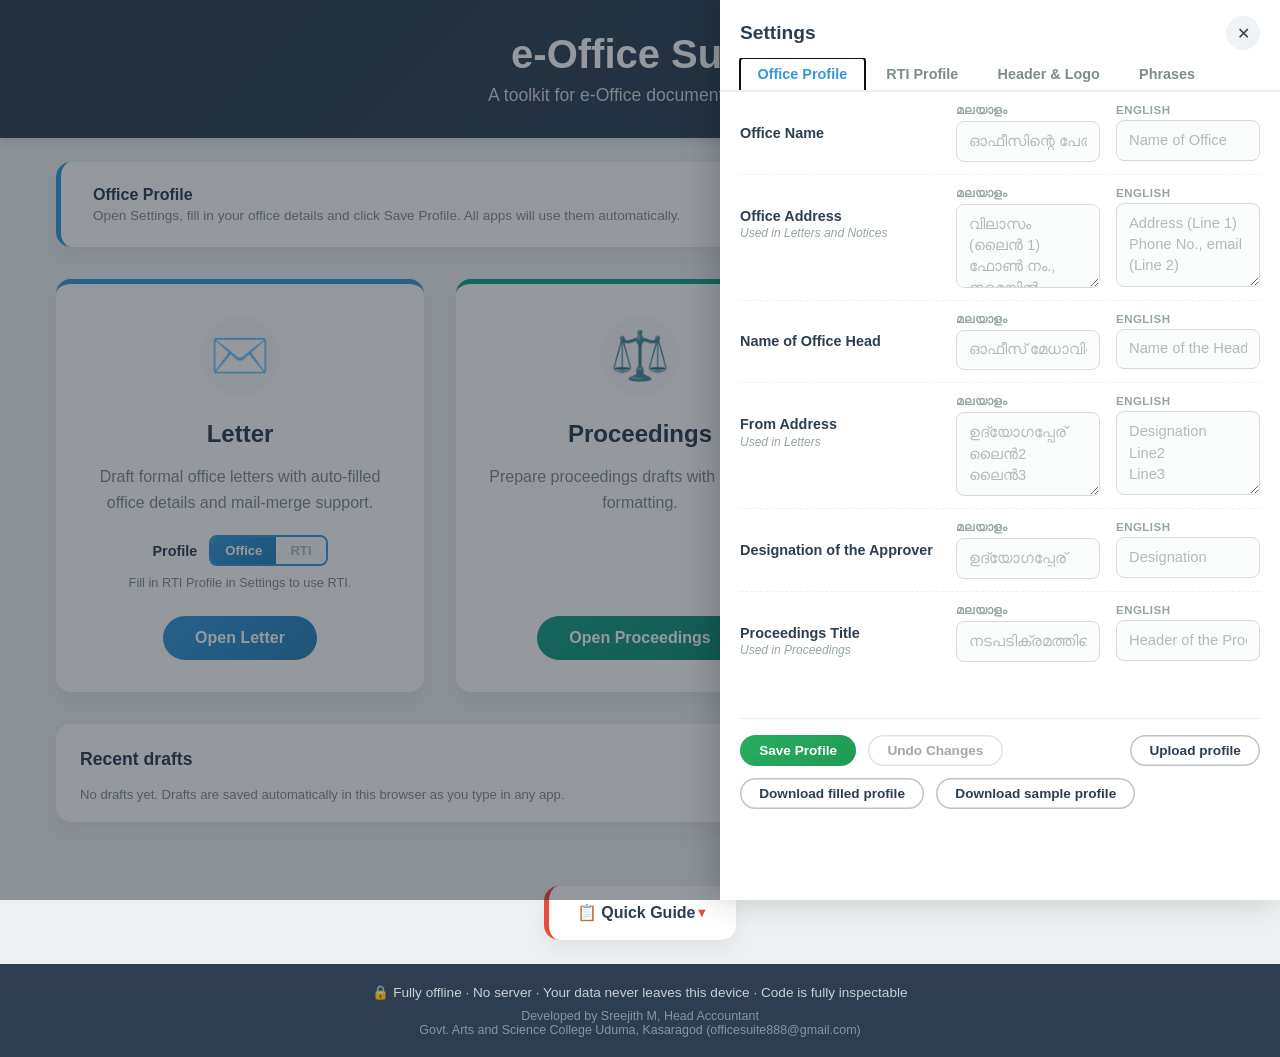
==== commit 23b99d1e: "Rename to e-Office Suite; Download/Upload phrases buttons - Home page header, browser tab title, Qui" ====
--- a/index.html
+++ b/index.html
@@ -3,9 +3,9 @@
   <head>
     <meta charset="UTF-8" />
     <meta name="viewport" content="width=device-width, initial-scale=1.0" />
-    <title>Office Suite</title>
-    <script src="common/drafts.js?v=20261119"></script>
-    <script src="common/phrases.js?v=20261119"></script>
+    <title>e-Office Suite</title>
+    <script src="common/drafts.js?v=20261119c"></script>
+    <script src="common/phrases.js?v=20261119c"></script>
     <style>
       :root {
         --primary: #2c3e50;
@@ -1077,7 +1077,7 @@
 
   <body>
     <header>
-      <h1>Office Suite</h1>
+      <h1>e-Office Suite</h1>
       <p>A toolkit for e-Office document drafting.</p>
       <button
         type="button"
@@ -1592,7 +1592,7 @@
         <div id="guideBody" class="guide-body">
           <ol>
             <li>
-              <strong>Office Suite</strong><br />
+              <strong>e-Office Suite</strong><br />
               e-Office ല്‍ ഡ്രാഫ്റ്റുകൾ തയ്യാറാക്കുന്നതിനായിട്ടാണ് ഈ Application വികസിപ്പിച്ചിരിക്കുന്നത്.
             </li>
             <li>
@@ -2570,7 +2570,7 @@
       function downloadSampleProfile() {
         var out = {};
         out[SAMPLE_NOTE_KEY] =
-          "Sample Office Suite profile. Replace the sample text after each colon with your details, keeping the quotes and the line-break marks used in the sample addresses. Save the file and upload it with Upload profile. Fields left as sample text are ignored.";
+          "Sample e-Office Suite profile. Replace the sample text after each colon with your details, keeping the quotes and the line-break marks used in the sample addresses. Save the file and upload it with Upload profile. Fields left as sample text are ignored.";
         var office = profileSampleText("office");
         Object.keys(office).forEach(function (k) {
           out[k] = office[k];
